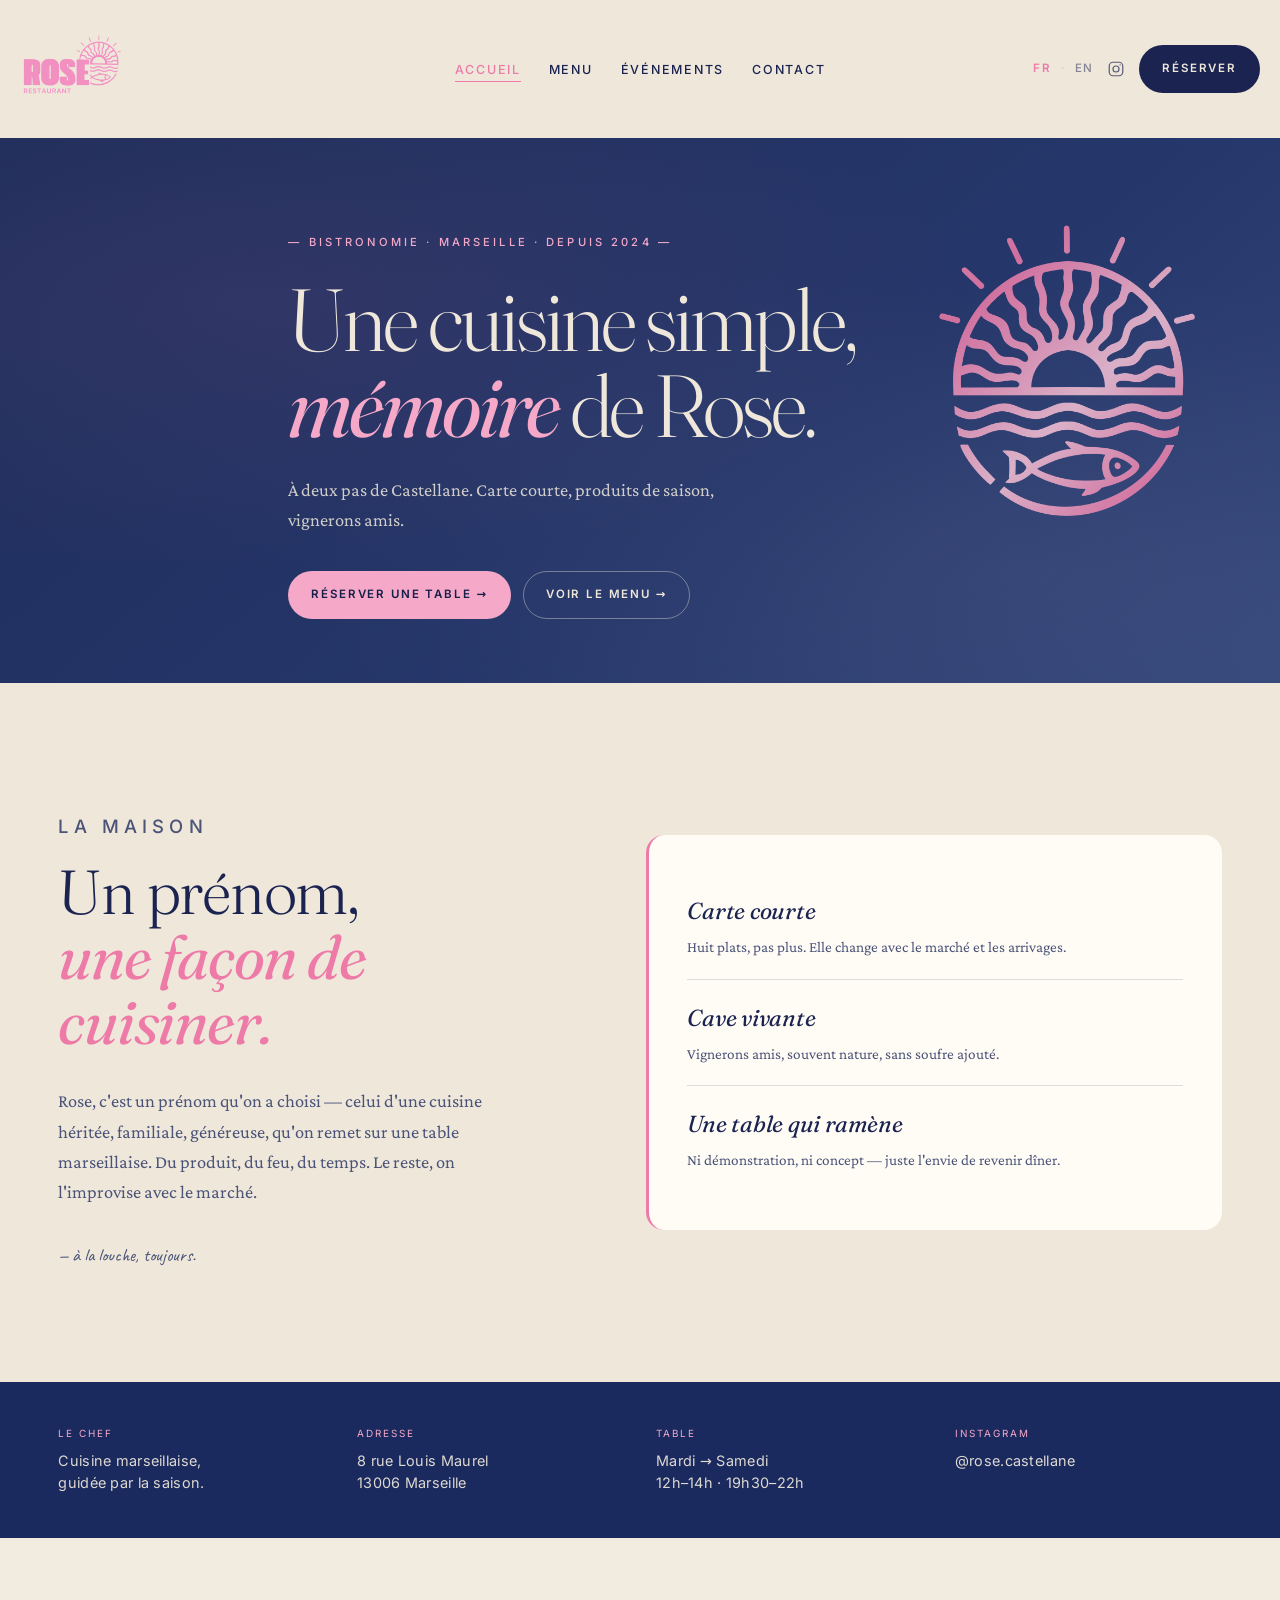
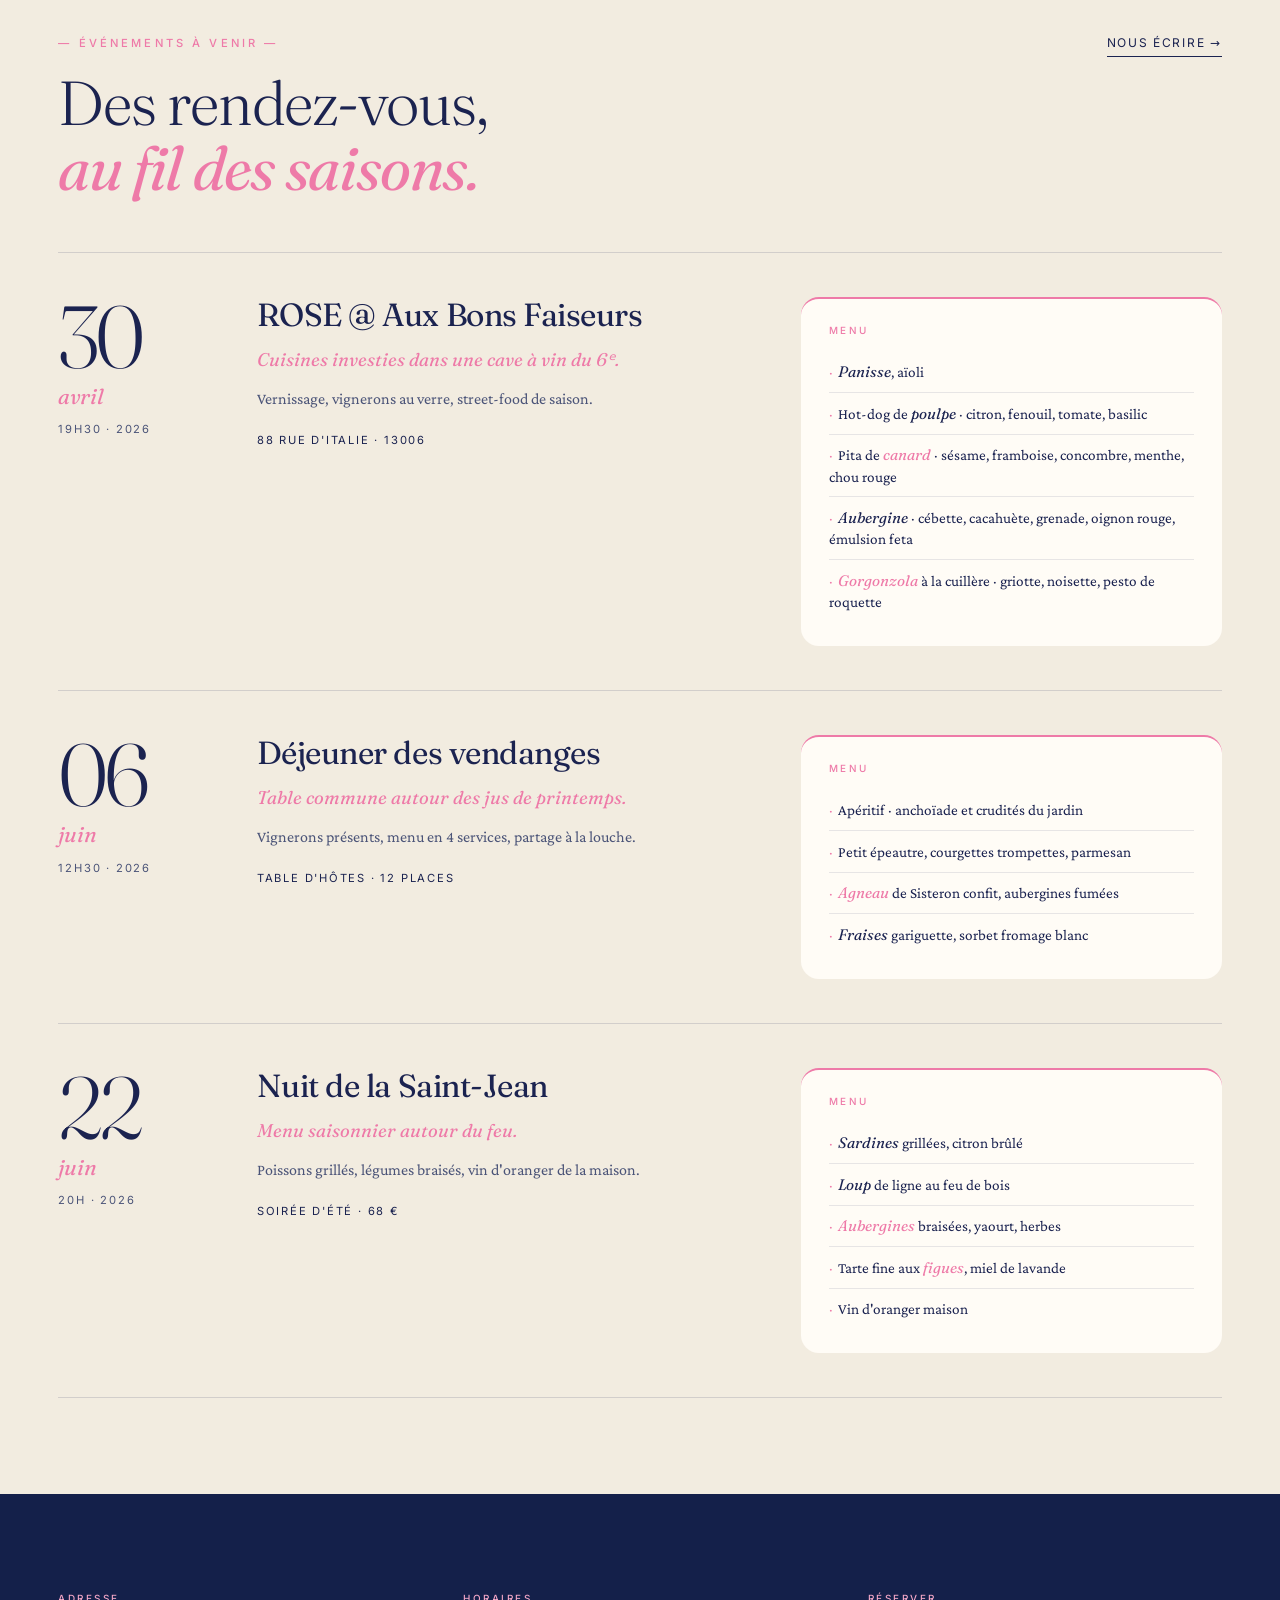
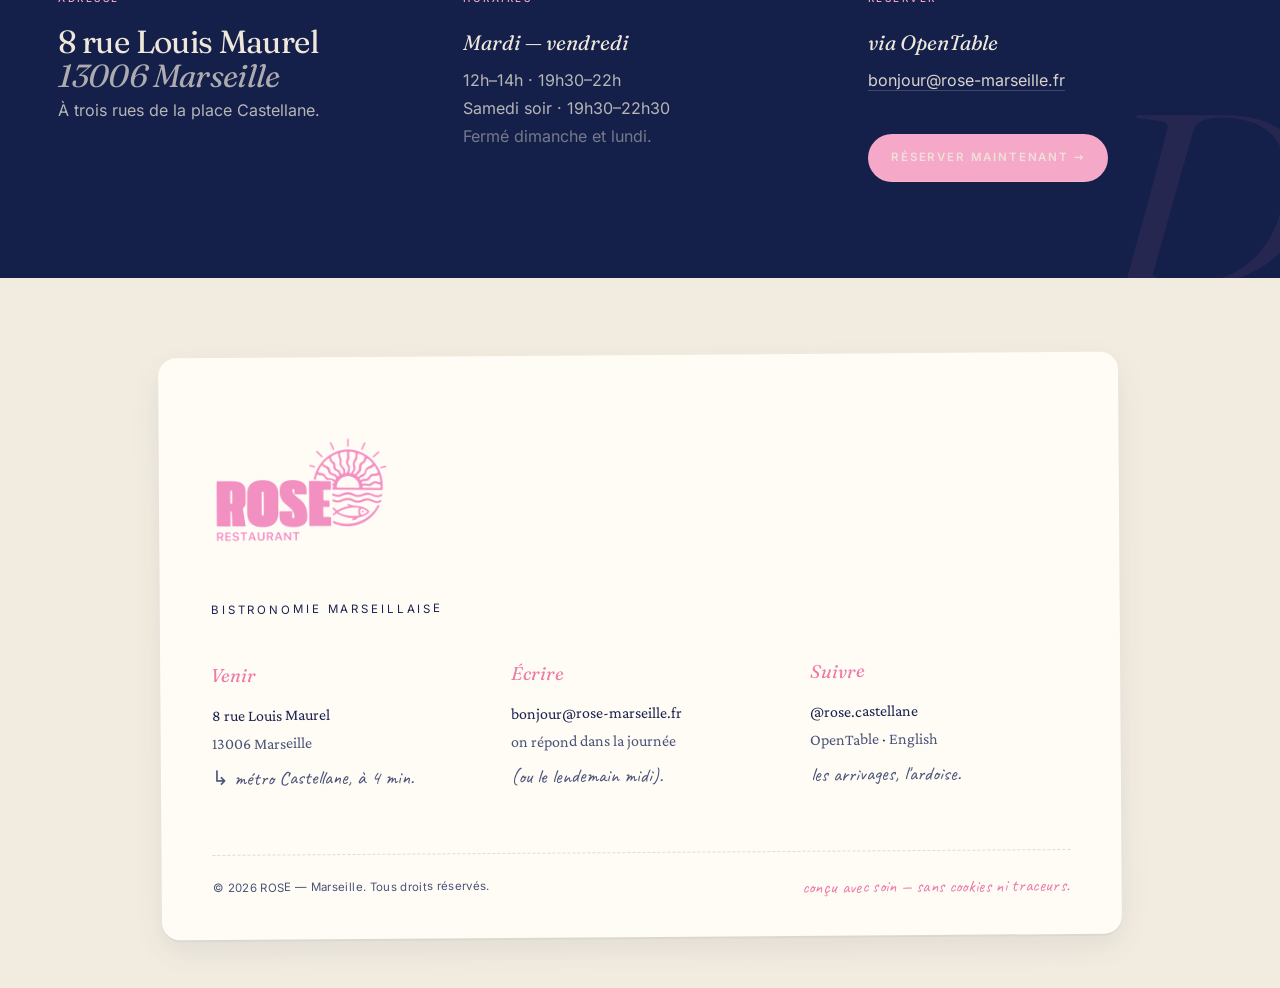
==== index.html @ fb36637d "feat(ux): retire les CTA événement + header mobile symétrique + responsive - Supprime les 12 boutons" ====
<!doctype html>
<html lang="fr">
<head>
<meta charset="utf-8">
<meta name="viewport" content="width=device-width, initial-scale=1">
<title>ROSE — Bistronomie marseillaise · 8 rue Louis Maurel, Marseille</title>
<meta name="description" content="ROSE, table bistronomique au cœur de Marseille. Une cuisine simple, de saison, à deux pas de Castellane. 8 rue Louis Maurel, 13006.">
<meta name="theme-color" content="#1B2A5E">

<link rel="canonical" href="https://rose-marseille.fr/">
<link rel="alternate" hreflang="fr" href="https://rose-marseille.fr/">
<link rel="alternate" hreflang="en" href="https://rose-marseille.fr/en/">
<link rel="alternate" hreflang="x-default" href="https://rose-marseille.fr/">

<meta property="og:type" content="restaurant">
<meta property="og:locale" content="fr_FR">
<meta property="og:title" content="ROSE — Bistronomie marseillaise">
<meta property="og:description" content="Une cuisine simple, mémoire de Rose. 8 rue Louis Maurel, 13006 Marseille.">
<meta property="og:url" content="https://rose-marseille.fr/">
<meta property="og:image" content="https://rose-marseille.fr/assets/img/logo-wordmark.png">
<meta name="twitter:card" content="summary_large_image">
<meta name="twitter:title" content="ROSE — Bistronomie marseillaise">
<meta name="twitter:description" content="Une cuisine simple, mémoire de Rose.">
<meta name="twitter:image" content="https://rose-marseille.fr/assets/img/logo-wordmark.png">

<link rel="icon" href="favicon.svg" type="image/svg+xml">
<link rel="manifest" href="site.webmanifest">

<link rel="preconnect" href="https://fonts.googleapis.com">
<link rel="preconnect" href="https://fonts.gstatic.com" crossorigin>
<link rel="stylesheet" href="https://fonts.googleapis.com/css2?family=Fraunces:ital,opsz,wght@0,9..144,300;0,9..144,400;0,9..144,500;1,9..144,300;1,9..144,400;1,9..144,500&family=Crimson+Pro:ital,wght@0,400;0,500;1,400;1,500&family=Caveat:wght@400;600&display=swap">
<link rel="preload" href="assets/fonts/Inter-Regular.woff2" as="font" type="font/woff2" crossorigin>
<link rel="stylesheet" href="assets/css/style.css">

<script type="application/ld+json">
{
  "@context": "https://schema.org",
  "@type": "Restaurant",
  "@id": "https://rose-marseille.fr/#restaurant",
  "name": "ROSE",
  "url": "https://rose-marseille.fr/",
  "image": "https://rose-marseille.fr/assets/img/logo-wordmark.png",
  "logo": "https://rose-marseille.fr/assets/img/logo-rose.png",
  "email": "bonjour@rose-marseille.fr",
  "priceRange": "€€",
  "servesCuisine": ["French", "Mediterranean", "Bistronomy"],
  "address": {
    "@type": "PostalAddress",
    "streetAddress": "8 rue Louis Maurel",
    "postalCode": "13006",
    "addressLocality": "Marseille",
    "addressCountry": "FR"
  },
  "geo": { "@type": "GeoCoordinates", "latitude": 43.2916, "longitude": 5.3855 },
  "openingHoursSpecification": [
    { "@type": "OpeningHoursSpecification", "dayOfWeek": ["Tuesday","Wednesday","Thursday","Friday"], "opens": "12:00", "closes": "14:00" },
    { "@type": "OpeningHoursSpecification", "dayOfWeek": ["Tuesday","Wednesday","Thursday","Friday"], "opens": "19:30", "closes": "22:00" },
    { "@type": "OpeningHoursSpecification", "dayOfWeek": "Saturday", "opens": "19:30", "closes": "22:30" }
  ],
  "acceptsReservations": "https://www.opentable.fr/r/rose-marseille",
  "sameAs": ["https://www.instagram.com/rose.castellane"]
}
</script>
<script type="application/ld+json">
{
  "@context": "https://schema.org",
  "@type": "WebSite",
  "name": "ROSE — Marseille",
  "url": "https://rose-marseille.fr/",
  "inLanguage": ["fr", "en"]
}
</script>
</head>
<body>

<a class="skip-link" href="#main">Aller au contenu</a>

<header class="site-header" role="banner">
  <div class="wrap header-inner">
    <a class="brand" href="/" aria-label="ROSE — accueil">
      <img class="brand-logo" src="assets/img/logo-wordmark.png" alt="ROSE — Marseille" width="auto" height="108">
    </a>
    <nav class="nav-primary" id="nav-primary" aria-label="Navigation principale">
      <ul>
        <li><a href="/" aria-current="page">Accueil</a></li>
        <li><a href="menu.html">Menu</a></li>
        <li><a href="evenements.html">Événements</a></li>
        <li><a href="contact.html">Contact</a></li>
      </ul>
    </nav>
    <div class="header-cta">
      <div class="lang-switch" aria-label="Langue">
        <a href="/" aria-current="true" hreflang="fr">FR</a><span>·</span>
        <a href="en/" hreflang="en">EN</a>
      </div>
      <a class="ig-link" href="https://www.instagram.com/rose.castellane" target="_blank" rel="noopener noreferrer" aria-label="Instagram"><svg viewBox="0 0 24 24" width="18" height="18" fill="none" stroke="currentColor" stroke-width="1.6" stroke-linecap="round" stroke-linejoin="round" aria-hidden="true"><rect x="3" y="3" width="18" height="18" rx="5"/><circle cx="12" cy="12" r="4"/><circle cx="17.5" cy="6.5" r="0.8" fill="currentColor" stroke="none"/></svg></a>
      <a class="btn btn--dark" data-opentable href="https://www.opentable.fr/r/rose-marseille">Réserver</a>
    </div>
  </div>
</header>

<main id="main">

  <!-- HERO navy + logo nacré -->
  <section class="hero">
    <div class="hero-mark" aria-hidden="true"></div>
    <div class="wrap hero-inner">
      <p class="eyebrow eyebrow-dash reveal">Bistronomie · Marseille · depuis 2024</p>
      <h1 class="reveal" data-delay="1">Une cuisine simple,<br><em>mémoire</em> de Rose.</h1>
      <p class="hero-lead reveal" data-delay="2">À deux pas de Castellane. Carte courte, produits de saison, vignerons amis.</p>
      <div class="hero-cta reveal" data-delay="3">
        <a class="btn btn--primary" data-opentable href="https://www.opentable.fr/r/rose-marseille">Réserver une table →</a>
        <a class="btn btn--ghost" href="menu.html">Voir le menu →</a>
      </div>
    </div>
  </section>

  <!-- SIGNATURE : La maison + 3 repères -->
  <section class="section">
    <div class="wrap">
      <div class="signature">
        <div class="signature-text reveal">
          <p class="eyebrow">La maison</p>
          <h2>Un prénom,<br><em>une façon de cuisiner.</em></h2>
          <p>Rose, c'est un prénom qu'on a choisi — celui d'une cuisine héritée, familiale, généreuse, qu'on remet sur une table marseillaise. Du produit, du feu, du temps. Le reste, on l'improvise avec le marché.</p>
          <p class="script">— à la louche, toujours.</p>
        </div>
        <div class="signature-card reveal" data-delay="1">
          <div class="item">
            <div class="item-title">Carte courte</div>
            <div class="item-desc">Huit plats, pas plus. Elle change avec le marché et les arrivages.</div>
          </div>
          <div class="item">
            <div class="item-title">Cave vivante</div>
            <div class="item-desc">Vignerons amis, souvent nature, sans soufre ajouté.</div>
          </div>
          <div class="item">
            <div class="item-title">Une table qui ramène</div>
            <div class="item-desc">Ni démonstration, ni concept — juste l'envie de revenir dîner.</div>
          </div>
        </div>
      </div>
    </div>
  </section>

  <!-- BANDEAU INFOS 4-col navy -->
  <section class="info-band">
    <div class="wrap">
      <div class="grid">
        <div>
          <div class="label">Le chef</div>
          <div class="value">Cuisine marseillaise,<br>guidée par la saison.</div>
        </div>
        <div>
          <div class="label">Adresse</div>
          <div class="value">8 rue Louis Maurel
13006 Marseille</div>
        </div>
        <div>
          <div class="label">Table</div>
          <div class="value">Mardi → Samedi
12h–14h · 19h30–22h</div>
        </div>
        <div>
          <div class="label">Instagram</div>
          <div class="value"><a href="https://www.instagram.com/rose.castellane" target="_blank" rel="noopener noreferrer">@rose.castellane</a></div>
        </div>
      </div>
    </div>
  </section>

  <!-- ÉVÉNEMENTS généreux -->
  <section class="section events">
    <div class="wrap">
      <div class="events-head reveal">
        <div>
          <p class="eyebrow eyebrow-dash">Événements à venir</p>
          <h2>Des rendez-vous,<br><em>au fil des saisons.</em></h2>
        </div>
        <a class="events-link" href="contact.html">Nous écrire →</a>
      </div>
      <ul class="events-list">
        <li class="event reveal" data-delay="1">
          <div class="event-date">
            <span class="day">30</span>
            <span class="month">avril</span>
            <span class="time">19h30 · 2026</span>
          </div>
          <div>
            <h3 class="event-title">ROSE @ Aux Bons Faiseurs</h3>
            <p class="event-sub">Cuisines investies dans une cave à vin du 6ᵉ.</p>
            <p class="event-desc">Vernissage, vignerons au verre, street-food de saison.</p>
            <p class="event-location">88 rue d'Italie · 13006</p>
          </div>
          <div class="event-menu-card">
            <span class="event-menu-label">Menu</span>
            <ul class="event-menu">
              <li><span class="accent-blue">Panisse</span>, aïoli</li>
              <li>Hot-dog de <span class="accent-blue">poulpe</span> · citron, fenouil, tomate, basilic</li>
              <li>Pita de <span class="accent-rose">canard</span> · sésame, framboise, concombre, menthe, chou rouge</li>
              <li><span class="accent-blue">Aubergine</span> · cébette, cacahuète, grenade, oignon rouge, émulsion feta</li>
              <li><span class="accent-rose">Gorgonzola</span> à la cuillère · griotte, noisette, pesto de roquette</li>
            </ul>
          </div>
        </li>
        <li class="event reveal" data-delay="2">
          <div class="event-date">
            <span class="day">06</span>
            <span class="month">juin</span>
            <span class="time">12h30 · 2026</span>
          </div>
          <div>
            <h3 class="event-title">Déjeuner des vendanges</h3>
            <p class="event-sub">Table commune autour des jus de printemps.</p>
            <p class="event-desc">Vignerons présents, menu en 4 services, partage à la louche.</p>
            <p class="event-location">Table d'hôtes · 12 places</p>
          </div>
          <div class="event-menu-card">
            <span class="event-menu-label">Menu</span>
            <ul class="event-menu">
              <li>Apéritif · anchoïade et crudités du jardin</li>
              <li>Petit épeautre, courgettes trompettes, parmesan</li>
              <li><span class="accent-rose">Agneau</span> de Sisteron confit, aubergines fumées</li>
              <li><span class="accent-blue">Fraises</span> gariguette, sorbet fromage blanc</li>
            </ul>
          </div>
        </li>
        <li class="event reveal" data-delay="3">
          <div class="event-date">
            <span class="day">22</span>
            <span class="month">juin</span>
            <span class="time">20h · 2026</span>
          </div>
          <div>
            <h3 class="event-title">Nuit de la Saint-Jean</h3>
            <p class="event-sub">Menu saisonnier autour du feu.</p>
            <p class="event-desc">Poissons grillés, légumes braisés, vin d'oranger de la maison.</p>
            <p class="event-location">Soirée d'été · 68 €</p>
          </div>
          <div class="event-menu-card">
            <span class="event-menu-label">Menu</span>
            <ul class="event-menu">
              <li><span class="accent-blue">Sardines</span> grillées, citron brûlé</li>
              <li><span class="accent-blue">Loup</span> de ligne au feu de bois</li>
              <li><span class="accent-rose">Aubergines</span> braisées, yaourt, herbes</li>
              <li>Tarte fine aux <span class="accent-rose">figues</span>, miel de lavande</li>
              <li>Vin d'oranger maison</li>
            </ul>
          </div>
        </li>
      </ul>
    </div>
  </section>

  <!-- PRATIQUE navy-deep + R fantôme -->
  <section class="section section--navy-deep">
    <div class="wrap">
      <div class="practical reveal">
        <div>
          <p class="eyebrow">Adresse</p>
          <h3>8 rue Louis Maurel<br><em>13006 Marseille</em></h3>
          <p>À trois rues de la place Castellane.</p>
        </div>
        <div>
          <p class="eyebrow">Horaires</p>
          <p class="italique">Mardi — vendredi</p>
          <p>12h–14h · 19h30–22h<br>Samedi soir · 19h30–22h30<br><span style="opacity:0.6">Fermé dimanche et lundi.</span></p>
        </div>
        <div>
          <p class="eyebrow">Réserver</p>
          <p class="italique">via OpenTable</p>
          <p><a href="mailto:bonjour@rose-marseille.fr">bonjour@rose-marseille.fr</a></p>
          <a class="btn btn--primary" data-opentable href="https://www.opentable.fr/r/rose-marseille" style="margin-top:1.5rem">Réserver maintenant →</a>
        </div>
      </div>
      <div class="ghost-letter" aria-hidden="true">R</div>
    </div>
  </section>

</main>

<!-- FOOTER papier rotaté -->
<footer class="site-footer" role="contentinfo">
  <div class="wrap">
    <div class="footer-card">
      <img class="footer-wordmark" src="assets/img/logo-wordmark.png" alt="ROSE">
      <p class="footer-tag">Bistronomie marseillaise</p>
      <div class="footer-grid">
        <div>
          <p class="col-title">Venir</p>
          8 rue Louis Maurel<br>
          <span class="col-muted">13006 Marseille</span>
          <p class="col-note">↳ métro Castellane, à 4 min.</p>
        </div>
        <div>
          <p class="col-title">Écrire</p>
          <a href="mailto:bonjour@rose-marseille.fr">bonjour@rose-marseille.fr</a><br>
          <span class="col-muted">on répond dans la journée</span>
          <p class="col-note">(ou le lendemain midi).</p>
        </div>
        <div>
          <p class="col-title">Suivre</p>
          <a href="https://www.instagram.com/rose.castellane" target="_blank" rel="noopener noreferrer">@rose.castellane</a><br>
          <a data-opentable href="https://www.opentable.fr/r/rose-marseille" class="col-muted">OpenTable</a> · <a href="en/" class="col-muted">English</a>
          <p class="col-note">les arrivages, l'ardoise.</p>
        </div>
      </div>
      <div class="footer-sign">
        <span>© <span data-year>2026</span> ROSE — Marseille. Tous droits réservés.</span>
        <span class="script">conçu avec soin — sans cookies ni traceurs.</span>
      </div>
    </div>
  </div>
</footer>

<button class="back-top" type="button" aria-label="Retour en haut">
  <svg width="16" height="16" viewBox="0 0 24 24" fill="none" stroke="currentColor" stroke-width="2" stroke-linecap="round" stroke-linejoin="round" aria-hidden="true"><path d="M12 19V5M5 12l7-7 7 7"/></svg>
</button>

<script src="assets/js/main.js" defer></script>
</body>
</html>
---- assets/css/style.css ----
/* ---------------------------------------------------------
   ROSE — Marseille · Design system v2
   DA : bleu marine + rose poudré + crème
   Typo : Fraunces (serif display) · Inter (UI) · Crimson Pro (corps) · Caveat (manuscrit)
   --------------------------------------------------------- */

/* ---------- Fonts
   Fraunces + Crimson Pro + Caveat via Google Fonts (link dans <head>).
   Inter est self-hosted (hérité) pour UI/nav/boutons. */
@font-face { font-family:"Inter"; src:url("../fonts/Inter-Regular.woff2")  format("woff2"); font-weight:400; font-style:normal; font-display:swap; }
@font-face { font-family:"Inter"; src:url("../fonts/Inter-Medium.woff2")   format("woff2"); font-weight:500; font-style:normal; font-display:swap; }
@font-face { font-family:"Inter"; src:url("../fonts/Inter-SemiBold.woff2") format("woff2"); font-weight:600; font-style:normal; font-display:swap; }

/* ---------- Tokens */
:root {
  /* Couleurs — DA exacte */
  --c-navy:       #1B2A5E;   /* hero, bandeaux infos */
  --c-navy-deep:  #14204A;   /* practical, gradient sombre */
  --c-navy-soft:  #2A3C7A;
  --c-ink:        #1B2350;   /* texte principal */
  --c-ink-soft:   #4B5478;   /* texte secondaire */

  --c-pink:       #F5A8C8;   /* rose poudré, accents, italiques hero */
  --c-pink-deep:  #EE7AA8;   /* rose saturé, hover, accents intérieurs */
  --c-pink-soft:  #F8C5D7;

  --c-cream:      #EEE7DA;   /* fond page */
  --c-cream-deep: #E6DECB;
  --c-paper:      #F2ECE0;   /* fond footer, bandeau évenements */
  --c-white:      #FFFCF6;   /* cartes, "papier" */

  --c-rule:       rgba(27,35,80,0.15);
  --c-rule-hair:  rgba(27,35,80,0.10);

  /* Alias pour code hérité (compatibilité — toutes les pages anciennes) */
  --c-blue-ink:  var(--c-navy);
  --c-blue:      var(--c-ink);
  --c-blue-2:    var(--c-navy-soft);
  --c-blue-dark: var(--c-navy-deep);
  --c-rose:      var(--c-pink);
  --c-rose-soft: var(--c-pink-soft);
  --c-rose-deep: var(--c-pink-deep);
  --c-ivory:     var(--c-cream);
  --c-ivory-2:   var(--c-white);
  --c-sand:      var(--c-paper);
  --c-graphite:  var(--c-ink);
  --c-graphite-2:var(--c-ink-soft);
  --c-line:      var(--c-rule);
  --c-line-2:    var(--c-rule-hair);
  --c-muted:     var(--c-ink-soft);

  /* Typo */
  --ff-display: "Fraunces", Georgia, "Times New Roman", serif;
  --ff-sans:    "Inter", system-ui, -apple-system, "Segoe UI", Roboto, Helvetica, Arial, sans-serif;
  --ff-serif:   "Crimson Pro", Georgia, "Times New Roman", serif;
  --ff-script:  "Caveat", "Brush Script MT", cursive;

  /* Échelle fluide */
  --fs-xs:   clamp(0.72rem, 0.70rem + 0.1vw, 0.78rem);
  --fs-sm:   clamp(0.85rem, 0.83rem + 0.1vw, 0.92rem);
  --fs-base: clamp(1rem,    0.97rem + 0.15vw, 1.08rem);
  --fs-md:   clamp(1.1rem,  1.05rem + 0.3vw, 1.25rem);
  --fs-lg:   clamp(1.5rem,  1.3rem + 0.85vw, 2rem);
  --fs-xl:   clamp(2.4rem,  1.8rem + 2.6vw, 4rem);
  --fs-2xl:  clamp(3rem,    2rem + 4.5vw, 5.5rem);

  /* Espacement */
  --s-1: 0.5rem;  --s-2: 0.75rem; --s-3: 1rem;   --s-4: 1.5rem;
  --s-5: 2.25rem; --s-6: 3.5rem;  --s-7: 5.5rem; --s-8: 8rem;

  /* Layout */
  --wrap: 1240px;
  --radius-xs: 8px;
  --radius: 12px;
  --radius-lg: 18px;
  --radius-pill: 999px;

  /* Ombres */
  --shadow-card: 0 2px 0 rgba(27,35,80,0.04), 0 12px 30px rgba(27,35,80,0.08);
  --shadow-soft: 0 1px 2px rgba(27,35,80,0.04), 0 6px 18px rgba(27,35,80,0.06);

  /* Motion */
  --ease: cubic-bezier(0.2, 0.65, 0.2, 1);
  --ease-out: cubic-bezier(0.16, 1, 0.3, 1);
  --dur-fast: 200ms;
  --dur: 380ms;
  --dur-slow: 780ms;

  --hdr-h: 150px;
}

/* ---------- Reset léger */
*, *::before, *::after { box-sizing: border-box; }
html { -webkit-text-size-adjust: 100%; }
body {
  margin: 0;
  background: var(--c-cream);
  color: var(--c-ink);
  font-family: var(--ff-serif);
  font-size: var(--fs-base);
  line-height: 1.55;
  -webkit-font-smoothing: antialiased;
  -moz-osx-font-smoothing: grayscale;
  text-rendering: optimizeLegibility;
  font-feature-settings: "ss01", "cv11";
}
img { max-width: 100%; height: auto; display: block; }
a { color: inherit; text-decoration: none; transition: color var(--dur-fast) var(--ease), opacity var(--dur-fast) var(--ease); }
a:hover { color: var(--c-pink-deep); }
button { font: inherit; color: inherit; }

::selection { background: var(--c-pink); color: var(--c-navy-deep); }

.wrap { max-width: var(--wrap); margin: 0 auto; padding: 0 clamp(1.25rem, 3vw, 3.5rem); }
.sr-only { position: absolute; width: 1px; height: 1px; padding: 0; margin: -1px; overflow: hidden; clip: rect(0,0,0,0); white-space: nowrap; border: 0; }

.skip-link {
  position: absolute; top: -48px; left: 12px; z-index: 100;
  padding: 10px 16px; background: var(--c-ink); color: var(--c-cream);
  font-family: var(--ff-sans); font-size: 0.85rem;
  border-radius: var(--radius);
  transition: top var(--dur-fast) var(--ease);
}
.skip-link:focus { top: 12px; }

/* ---------- Typographie display */
h1, h2, h3, h4 {
  font-family: var(--ff-display);
  font-weight: 300;
  color: var(--c-ink);
  letter-spacing: -0.02em;
  line-height: 1.05;
  margin: 0;
}
h1 { font-size: var(--fs-2xl); letter-spacing: -0.035em; }
h2 { font-size: var(--fs-xl); }
h3 { font-size: var(--fs-lg); }
h4 { font-size: var(--fs-md); font-weight: 400; }
em { font-family: var(--ff-display); font-style: italic; font-weight: 400; color: var(--c-pink-deep); }

p { margin: 0 0 1rem; }

.eyebrow {
  font-family: var(--ff-sans);
  font-size: 0.7rem;
  font-weight: 500;
  letter-spacing: 0.28em;
  text-transform: uppercase;
  color: var(--c-pink-deep);
  margin: 0 0 1.1rem;
}
.eyebrow-dash::before { content: "— "; }
.eyebrow-dash::after  { content: " —"; }

.script {
  font-family: var(--ff-script);
  font-size: 1.6rem;
  line-height: 1.2;
  color: var(--c-pink-deep);
}

/* Accents texte colorés sur mots-produits */
.accent-blue { color: var(--c-ink); font-style: italic; font-family: var(--ff-display); font-weight: 400; }
.accent-rose { color: var(--c-pink-deep); font-style: italic; font-family: var(--ff-display); font-weight: 400; }

/* ---------- Header */
.site-header {
  position: sticky; top: 0; z-index: 50;
  background: var(--c-cream);
  transition: box-shadow var(--dur) var(--ease), background var(--dur) var(--ease);
}
.site-header.is-scrolled {
  background: rgba(238,231,218,0.92);
  backdrop-filter: saturate(140%) blur(10px);
  -webkit-backdrop-filter: saturate(140%) blur(10px);
  box-shadow: 0 1px 0 var(--c-rule-hair);
}
.header-inner {
  display: grid;
  grid-template-columns: 1fr auto 1fr;
  align-items: center;
  gap: 24px;
  padding: 18px 0;
}
.brand { display: inline-flex; align-items: center; }
.brand-logo { height: clamp(72px, 8vw, 108px); width: auto; }

.nav-primary { display: flex; align-items: center; justify-content: center; gap: 28px; }
.nav-primary ul {
  display: flex; list-style: none; gap: 28px; margin: 0; padding: 0;
  font-family: var(--ff-sans);
  font-size: 0.78rem;
  letter-spacing: 0.14em;
  text-transform: uppercase;
  font-weight: 500;
}
.nav-primary ul a { color: var(--c-ink); padding-bottom: 4px; }
.nav-primary ul a:hover { color: var(--c-pink-deep); }
.nav-primary ul a[aria-current="page"] { color: var(--c-pink-deep); border-bottom: 1px solid var(--c-pink-deep); }

.lang-switch {
  display: flex; align-items: center; gap: 10px;
  font-family: var(--ff-sans); font-size: 0.72rem; font-weight: 500;
  letter-spacing: 0.1em;
}
.lang-switch a { color: var(--c-ink); opacity: 0.5; }
.lang-switch a[aria-current="true"] { color: var(--c-pink-deep); opacity: 1; font-weight: 600; }
.lang-switch span { color: var(--c-rule); }
.lang-switch .ig-link { display: inline-flex; align-items: center; opacity: 0.75; }
.lang-switch .ig-link:hover { opacity: 1; color: var(--c-pink-deep); }

.header-cta { display: flex; justify-content: flex-end; align-items: center; gap: 14px; }
.header-cta .ig-link { color: var(--c-ink); opacity: 0.7; display: inline-flex; }
.header-cta .ig-link:hover { color: var(--c-pink-deep); opacity: 1; }

/* ---------- Boutons */
.btn {
  display: inline-flex; align-items: center; justify-content: center; gap: 0.5em;
  padding: 14px 22px;
  font-family: var(--ff-sans);
  font-size: 0.72rem;
  font-weight: 600;
  letter-spacing: 0.16em;
  text-transform: uppercase;
  border-radius: var(--radius-pill);
  cursor: pointer;
  border: 1px solid transparent;
  transition: transform var(--dur-fast) var(--ease), background var(--dur-fast) var(--ease),
              color var(--dur-fast) var(--ease), border-color var(--dur-fast) var(--ease),
              box-shadow var(--dur-fast) var(--ease);
  white-space: nowrap;
}
.btn--primary {
  background: var(--c-pink);
  color: var(--c-navy-deep);
}
.btn--primary:hover { background: var(--c-pink-deep); color: var(--c-navy-deep); transform: translateY(-1px); }
.btn--dark {
  background: var(--c-ink);
  color: var(--c-cream);
}
.btn--dark:hover { background: var(--c-navy); color: var(--c-cream); transform: translateY(-1px); }
.btn--ghost {
  background: transparent;
  color: var(--c-ink);
  border: 1px solid var(--c-rule);
}
.btn--ghost:hover { border-color: var(--c-pink-deep); color: var(--c-pink-deep); }
.btn--ghost-dark {
  background: transparent;
  color: var(--c-cream);
  border: 1px solid rgba(238,231,218,0.35);
}
.btn--ghost-dark:hover { border-color: var(--c-pink); color: var(--c-pink); }

/* ---------- HERO navy */
.hero {
  position: relative;
  color: var(--c-cream);
  padding: clamp(4rem, 8vw, 6rem) 0 clamp(3rem, 6vw, 4rem);
  overflow: hidden;
  background:
    radial-gradient(ellipse at 20% 30%, rgba(238,122,168,0.08) 0%, transparent 50%),
    radial-gradient(ellipse at 80% 80%, rgba(238,231,218,0.06) 0%, transparent 50%),
    linear-gradient(140deg, #1E2D5A 0%, #25366A 60%, #33457A 100%);
}
.hero-inner { position: relative; max-width: 780px; }
.hero .eyebrow { color: var(--c-pink); margin-bottom: 1.5rem; }
.hero h1 {
  color: var(--c-cream);
  font-size: clamp(3rem, 7vw, 5.5rem);
  line-height: 0.98;
  font-weight: 300;
  letter-spacing: -0.035em;
}
.hero h1 em {
  color: var(--c-pink);
  font-weight: 400;
}
.hero-lead {
  max-width: 460px;
  margin-top: 1.75rem;
  font-size: clamp(1.05rem, 1.5vw, 1.15rem);
  line-height: 1.6;
  color: rgba(238,231,218,0.85);
}
.hero-cta { display: flex; flex-wrap: wrap; gap: 12px; margin-top: 2.25rem; }
.hero-cta .btn--ghost { color: var(--c-cream); border-color: rgba(238,231,218,0.4); }
.hero-cta .btn--ghost:hover { color: var(--c-pink); border-color: var(--c-pink); }

/* Hero mark : logo rose nacré en filigrane */
.hero-mark {
  position: absolute;
  right: clamp(-60px, 1vw, 56px);
  top: 50%;
  transform: translateY(-58%);
  width: clamp(240px, 32vw, 420px);
  aspect-ratio: 1 / 1;
  pointer-events: none;
  background: linear-gradient(135deg, #F5A8C8 0%, #EE7AA8 30%, #F8C5D7 55%, #EE7AA8 75%, #F5A8C8 100%);
  -webkit-mask: url("../img/logo-rose.png") center / contain no-repeat;
          mask: url("../img/logo-rose.png") center / contain no-repeat;
  filter: drop-shadow(0 0 40px rgba(245,168,200,0.3));
  opacity: 0.85;
  z-index: 0;
}
.hero-inner > * { position: relative; z-index: 1; }

.hero--short {
  padding: clamp(3rem, 6vw, 5rem) 0 clamp(2.5rem, 5vw, 3.5rem);
}
.hero--short h1 { font-size: clamp(2.4rem, 5.5vw, 4.2rem); }
.hero--short .hero-mark { opacity: 0.5; width: clamp(200px, 26vw, 340px); }

.crumbs {
  font-family: var(--ff-sans);
  font-size: 0.72rem;
  letter-spacing: 0.14em;
  text-transform: uppercase;
  color: rgba(238,231,218,0.65);
  margin-bottom: 1.5rem;
}
.crumbs a { color: inherit; opacity: 0.85; }
.crumbs a:hover { color: var(--c-pink); opacity: 1; }
.crumbs [aria-current="page"] { color: var(--c-pink); }

/* ---------- Sections génériques */
.section {
  padding: clamp(4rem, 8vw, 6rem) 0;
}
.section--tight { padding: clamp(3rem, 5vw, 4rem) 0; }
.section--paper { background: var(--c-paper); }
.section--sand  { background: var(--c-paper); }  /* alias */
.section--cream { background: var(--c-cream); }
.section--navy  { background: var(--c-navy); color: var(--c-cream); }
.section--navy-deep {
  background: var(--c-navy-deep); color: var(--c-cream);
  position: relative; overflow: hidden;
}
.section--navy h2, .section--navy h3,
.section--navy-deep h2, .section--navy-deep h3 { color: var(--c-cream); }
.section--navy .eyebrow,
.section--navy-deep .eyebrow { color: var(--c-pink); }
.section--blue { /* legacy alias */
  background: var(--c-navy-deep); color: var(--c-cream);
  position: relative; overflow: hidden;
}
.section--blue h2, .section--blue h3 { color: var(--c-cream); }
.section--blue .eyebrow { color: var(--c-pink); }

.section-head {
  display: flex; flex-wrap: wrap; gap: 2rem;
  justify-content: space-between; align-items: baseline;
  margin-bottom: clamp(2rem, 4vw, 3.5rem);
}

/* ---------- Signature (2-col : La maison / 3 repères) */
.signature {
  display: grid;
  grid-template-columns: 1fr 1.1fr;
  gap: clamp(2rem, 5vw, 4.5rem);
  align-items: center;
}
.signature-text p {
  font-size: 1.15rem;
  line-height: 1.65;
  color: var(--c-ink-soft);
  margin-top: 2rem;
  max-width: 480px;
}
.signature-text h2 em { color: var(--c-pink-deep); }
.signature-card {
  background: var(--c-white);
  padding: clamp(2rem, 3vw, 3rem) clamp(2rem, 3vw, 3.25rem);
  border-radius: var(--radius-lg);
  border-left: 3px solid var(--c-pink-deep);
}
.signature-card .item {
  padding: 1.25rem 0;
  border-bottom: 1px solid var(--c-rule);
}
.signature-card .item:last-child { border-bottom: none; }
.signature-card .item-title {
  font-family: var(--ff-display); font-style: italic; font-weight: 400;
  font-size: 1.45rem; color: var(--c-ink); margin-bottom: 6px;
  letter-spacing: -0.01em;
}
.signature-card .item-desc { font-size: 0.95rem; color: var(--c-ink-soft); line-height: 1.55; }

/* ---------- Info band 4-col navy */
.info-band {
  background: var(--c-navy);
  color: rgba(238,231,218,0.92);
  padding: 2.75rem 0;
}
.info-band .grid {
  display: grid; grid-template-columns: repeat(4, 1fr); gap: 2rem;
  font-family: var(--ff-sans);
  font-size: 0.9rem;
  line-height: 1.55;
  letter-spacing: 0.02em;
}
.info-band .label {
  color: var(--c-pink);
  font-size: 0.62rem; letter-spacing: 0.2em; text-transform: uppercase;
  margin-bottom: 0.5rem;
}
.info-band .value { white-space: pre-line; }
.info-band a { color: inherit; border-bottom: 1px solid transparent; }
.info-band a:hover { color: var(--c-pink); }

/* ---------- Events : liste généreuse, 3-col (date / titre / menu) */
.events {
  background: var(--c-paper);
}
.events-head {
  display: flex; flex-wrap: wrap; gap: 2rem;
  justify-content: space-between; align-items: baseline;
  margin-bottom: clamp(2rem, 4vw, 3.5rem);
}
.events-head h2 em { color: var(--c-pink-deep); }
.events-link {
  font-family: var(--ff-sans);
  font-size: 0.75rem;
  letter-spacing: 0.14em;
  text-transform: uppercase;
  color: var(--c-ink);
  border-bottom: 1px solid var(--c-ink);
  padding-bottom: 3px;
}
.events-link:hover { color: var(--c-pink-deep); border-color: var(--c-pink-deep); }

.events-list { list-style: none; margin: 0; padding: 0; }
.event {
  display: grid;
  grid-template-columns: 160px 1.2fr 1fr;
  gap: clamp(1.5rem, 3vw, 3rem);
  padding: clamp(2rem, 3.5vw, 2.75rem) 0;
  border-top: 1px solid var(--c-rule);
  align-items: start;
}
.event:last-child { border-bottom: 1px solid var(--c-rule); }
.event-date {
  font-family: var(--ff-display);
  font-size: 0;
  margin: 0;
}
.event-date .day {
  display: block;
  font-family: var(--ff-display);
  font-weight: 300;
  font-size: clamp(4rem, 7vw, 5.5rem);
  line-height: 0.9;
  letter-spacing: -0.05em;
  color: var(--c-ink);
}
.event-date .month {
  display: block;
  font-family: var(--ff-display);
  font-style: italic;
  font-weight: 400;
  font-size: 1.35rem;
  color: var(--c-pink-deep);
  margin-top: 4px;
}
.event-date .time {
  display: block;
  font-family: var(--ff-sans);
  font-size: 0.7rem; letter-spacing: 0.16em; text-transform: uppercase;
  color: var(--c-ink-soft);
  margin-top: 0.5rem;
}
.event-title {
  font-family: var(--ff-display);
  font-weight: 400;
  font-size: clamp(1.5rem, 2.5vw, 2.1rem);
  line-height: 1.15;
  letter-spacing: -0.015em;
  color: var(--c-ink);
  margin: 0 0 0.75rem;
}
.event-sub {
  font-family: var(--ff-display);
  font-style: italic;
  font-size: 1.15rem;
  color: var(--c-pink-deep);
  margin: 0 0 0.75rem;
}
.event-desc {
  margin: 0;
  font-size: 1rem;
  line-height: 1.6;
  color: var(--c-ink-soft);
  max-width: 420px;
}
.event-location {
  margin-top: 1.25rem;
  font-family: var(--ff-sans);
  font-size: 0.7rem; letter-spacing: 0.16em; text-transform: uppercase;
  color: var(--c-ink);
}
.event-tag { /* legacy alias pour compat */
  display: inline-block;
  margin-top: 0.75rem;
  font-family: var(--ff-sans);
  font-size: 0.7rem; letter-spacing: 0.16em; text-transform: uppercase;
  color: var(--c-ink);
}
.event-cta {
  display: inline-flex; margin-top: 1.5rem;
}
.event-menu-card {
  background: var(--c-white);
  padding: 1.5rem 1.75rem;
  border-top: 2px solid var(--c-pink-deep);
  border-radius: var(--radius-lg);
}
.event-menu-label {
  display: block;
  font-family: var(--ff-sans);
  font-size: 0.62rem; font-weight: 500;
  letter-spacing: 0.26em; text-transform: uppercase;
  color: var(--c-pink-deep);
  margin-bottom: 0.85rem;
}
.event-menu {
  list-style: none; margin: 0; padding: 0;
}
.event-menu li {
  padding: 0.6rem 0;
  border-bottom: 1px solid var(--c-rule-hair);
  font-family: var(--ff-serif);
  font-size: 0.95rem;
  line-height: 1.4;
  color: var(--c-ink);
}
.event-menu li:last-child { border-bottom: none; }
.event-menu li::before {
  content: "· ";
  color: var(--c-pink-deep);
  margin-right: 2px;
}

/* ---------- Practical (3-col navy deep + R fantôme) */
.practical {
  display: grid; grid-template-columns: repeat(3, 1fr); gap: clamp(2rem, 4vw, 3.5rem);
  position: relative;
  z-index: 1;
}
.practical > div { position: relative; }
.practical .label,
.practical .eyebrow { color: var(--c-pink); font-size: 0.62rem; letter-spacing: 0.25em; text-transform: uppercase; margin-bottom: 1.1rem; }
.practical h3 { font-family: var(--ff-display); font-weight: 400; font-size: clamp(1.5rem, 2.5vw, 2.25rem); color: var(--c-cream); margin: 0 0 0.25rem; }
.practical h3 em, .practical .muted-ital {
  font-family: var(--ff-display); font-style: italic; color: rgba(238,231,218,0.7);
}
.practical p { font-size: 1rem; color: rgba(238,231,218,0.75); line-height: 1.75; font-family: var(--ff-sans); }
.practical a { color: rgba(238,231,218,0.9); border-bottom: 1px solid rgba(238,231,218,0.2); }
.practical a:hover { color: var(--c-pink); border-color: var(--c-pink); }
.practical .italique { font-family: var(--ff-display); font-style: italic; font-size: 1.3rem; color: var(--c-cream); margin: 0 0 0.3rem; }

.ghost-letter {
  position: absolute; right: -20px; bottom: -140px;
  font-family: var(--ff-display); font-style: italic; font-weight: 300;
  font-size: clamp(14rem, 32vw, 26rem); line-height: 0.8;
  color: var(--c-pink-deep);
  opacity: 0.08;
  pointer-events: none;
  z-index: 0;
}

/* Style hérité .practical sur fond clair (menu/events/contact pages) */
.section--tight .practical {
  color: var(--c-ink);
}
.section--tight .practical h3 { color: var(--c-ink); }
.section--tight .practical p { color: var(--c-ink-soft); }
.section--tight .practical a { color: var(--c-pink-deep); border-bottom: 1px dotted var(--c-pink-deep); }
.section--tight .practical a:hover { color: var(--c-pink); }

/* ---------- Menu page (carte) */
.menu-grid {
  display: grid; gap: clamp(2.5rem, 4vw, 3.5rem);
  max-width: 820px;
}
.menu-section h2 {
  font-family: var(--ff-display); font-weight: 400; font-style: italic;
  font-size: clamp(1.8rem, 3vw, 2.5rem);
  color: var(--c-pink-deep);
  margin-bottom: 1.5rem;
  border-bottom: 1px solid var(--c-rule);
  padding-bottom: 0.75rem;
}
.menu-list { list-style: none; margin: 0; padding: 0; }
.menu-item {
  padding: 1rem 0;
  border-bottom: 1px dashed var(--c-rule-hair);
}
.menu-item:last-child { border-bottom: none; }
.menu-item-head {
  display: flex; align-items: baseline; gap: 0.75rem;
}
.menu-item-name {
  font-family: var(--ff-display); font-weight: 400; font-size: 1.3rem;
  color: var(--c-ink); line-height: 1.2; letter-spacing: -0.01em;
}
.menu-item-desc {
  margin: 0.35rem 0 0;
  font-family: var(--ff-serif); font-size: 0.98rem;
  color: var(--c-ink-soft); line-height: 1.5;
  font-style: italic;
}
.menu-item-dots {
  flex: 1 1 auto;
  align-self: center;
  border-bottom: 1px dotted var(--c-rule);
  min-width: 20px;
  transform: translateY(-2px);
}
.menu-item-price {
  font-family: var(--ff-display); font-size: 1.15rem; color: var(--c-pink-deep);
  font-weight: 500;
  white-space: nowrap;
}
.menu-note {
  margin-top: clamp(2rem, 4vw, 3rem);
  padding: 1.5rem 2rem;
  background: var(--c-white);
  border-radius: var(--radius-lg);
  font-family: var(--ff-serif);
  font-size: 1rem;
  color: var(--c-ink-soft);
  font-style: italic;
}

/* ---------- Contact page */
.contact-grid {
  display: grid;
  grid-template-columns: 1.2fr 1fr;
  gap: clamp(2rem, 5vw, 4.5rem);
  align-items: start;
}
.contact-form {
  background: var(--c-white);
  padding: clamp(2rem, 4vw, 3rem);
  border-radius: var(--radius-lg);
}
.contact-form .field { margin-bottom: 1.25rem; }
.contact-form label {
  display: block;
  font-family: var(--ff-sans); font-size: 0.72rem;
  letter-spacing: 0.14em; text-transform: uppercase;
  color: var(--c-ink-soft); margin-bottom: 0.4rem;
}
.contact-form input,
.contact-form select,
.contact-form textarea {
  width: 100%;
  padding: 0.85rem 1rem;
  font: inherit;
  font-family: var(--ff-serif);
  font-size: 1rem;
  color: var(--c-ink);
  background: var(--c-cream);
  border: 1px solid var(--c-rule);
  border-radius: var(--radius);
  transition: border-color var(--dur-fast) var(--ease), background var(--dur-fast) var(--ease);
}
.contact-form input:focus,
.contact-form select:focus,
.contact-form textarea:focus {
  outline: none;
  border-color: var(--c-pink-deep);
  background: var(--c-white);
}
.contact-form textarea { min-height: 140px; resize: vertical; }
.contact-form .consent {
  display: flex; align-items: flex-start; gap: 10px;
  font-family: var(--ff-serif); font-size: 0.9rem; color: var(--c-ink-soft);
}
.contact-form .consent input { width: auto; margin-top: 0.25rem; }
.contact-form .actions { display: flex; align-items: center; gap: 1rem; margin-top: 1.5rem; }
.contact-form .form-status { margin-top: 1rem; font-family: var(--ff-sans); font-size: 0.9rem; color: var(--c-pink-deep); }

.contact-aside {
  background: var(--c-white);
  padding: clamp(1.75rem, 3vw, 2.5rem);
  border-radius: var(--radius-lg);
}
.contact-aside h3 {
  font-family: var(--ff-display); font-style: italic; font-weight: 400;
  font-size: 1.3rem; color: var(--c-pink-deep); margin: 0 0 0.5rem;
}
.contact-aside h3:not(:first-child) { margin-top: 1.75rem; }
.contact-aside p { font-size: 1rem; color: var(--c-ink); line-height: 1.6; }
.contact-aside .map {
  margin-top: 1.5rem; overflow: hidden; border-radius: var(--radius);
  aspect-ratio: 4 / 3;
}
.contact-aside .map iframe { width: 100%; height: 100%; border: 0; display: block; }

/* ---------- Newsletter */
.newsletter {
  max-width: 720px;
  text-align: center;
  margin: 0 auto;
}
.newsletter h2 { color: var(--c-cream); }
.newsletter p { color: rgba(238,231,218,0.85); max-width: 540px; margin-left: auto; margin-right: auto; }
.newsletter-form {
  display: flex; gap: 10px; margin-top: 1.75rem;
  max-width: 480px; margin-left: auto; margin-right: auto;
  flex-wrap: wrap; justify-content: center;
}
.newsletter-form input {
  flex: 1 1 220px;
  padding: 0.85rem 1rem;
  font-family: var(--ff-serif); font-size: 1rem;
  background: rgba(238,231,218,0.08);
  border: 1px solid rgba(238,231,218,0.25);
  color: var(--c-cream);
  border-radius: var(--radius-pill);
}
.newsletter-form input::placeholder { color: rgba(238,231,218,0.5); }
.newsletter-form input:focus { outline: none; border-color: var(--c-pink); background: rgba(238,231,218,0.12); }
.newsletter-msg { margin-top: 1rem; font-family: var(--ff-sans); font-size: 0.9rem; color: var(--c-pink); }

/* ---------- Footer : papier légèrement rotaté */
.site-footer {
  background: var(--c-paper);
  padding: clamp(3rem, 6vw, 5rem) 0 clamp(2rem, 4vw, 3.5rem);
}
.footer-card {
  background: var(--c-white);
  padding: clamp(2rem, 4vw, 3.5rem) clamp(2rem, 4vw, 4rem) clamp(2rem, 3vw, 3rem);
  max-width: 960px; margin: 0 auto;
  transform: rotate(-0.4deg);
  box-shadow: var(--shadow-card);
  border-radius: var(--radius-lg);
}
.footer-card .footer-wordmark { height: clamp(120px, 14vw, 180px); width: auto; }
.footer-card .footer-tag {
  font-family: var(--ff-sans);
  font-size: 0.72rem; letter-spacing: 0.25em; text-transform: uppercase;
  color: var(--c-ink);
  margin-top: 0.85rem;
}
.footer-card .footer-grid {
  margin-top: 2.5rem;
  display: grid; grid-template-columns: repeat(3, 1fr); gap: 2.5rem;
  font-size: 1rem; color: var(--c-ink); line-height: 1.75;
}
.footer-card .col-title {
  font-family: var(--ff-display); font-style: italic; font-weight: 400;
  font-size: 1.15rem; color: var(--c-pink-deep); margin: 0 0 0.625rem;
}
.footer-card .col-note {
  font-family: var(--ff-script); font-size: 1.25rem; color: var(--c-ink-soft);
  margin-top: 0.5rem; line-height: 1.25;
}
.footer-card .col-muted { color: var(--c-ink-soft); }
.footer-card .footer-sign {
  margin-top: 3rem; padding-top: 1.5rem;
  border-top: 1px dashed var(--c-rule);
  display: flex; flex-wrap: wrap; gap: 0.5rem 2rem;
  justify-content: space-between;
  font-family: var(--ff-sans);
  font-size: 0.72rem;
  color: var(--c-ink-soft);
  letter-spacing: 0.03em;
}
.footer-card .footer-sign .script {
  font-family: var(--ff-script); font-size: 1.15rem; color: var(--c-pink-deep);
}

/* ---------- Back to top */
.back-top {
  position: fixed; right: 18px; bottom: 18px;
  width: 44px; height: 44px;
  display: inline-flex; align-items: center; justify-content: center;
  border-radius: var(--radius-pill);
  background: var(--c-ink); color: var(--c-cream);
  border: none; cursor: pointer;
  opacity: 0; pointer-events: none;
  transform: translateY(8px);
  transition: opacity var(--dur) var(--ease), transform var(--dur) var(--ease), background var(--dur-fast) var(--ease);
  z-index: 40;
  box-shadow: var(--shadow-soft);
}
.back-top.is-visible { opacity: 1; pointer-events: auto; transform: translateY(0); }
.back-top:hover { background: var(--c-pink-deep); }

/* ---------- Reveal animations */
.reveal { opacity: 0; transform: translateY(16px); transition: opacity var(--dur-slow) var(--ease-out), transform var(--dur-slow) var(--ease-out); }
.reveal.is-visible { opacity: 1; transform: none; }
.reveal[data-delay="1"] { transition-delay: 80ms; }
.reveal[data-delay="2"] { transition-delay: 160ms; }
.reveal[data-delay="3"] { transition-delay: 240ms; }
@media (prefers-reduced-motion: reduce) {
  .reveal { opacity: 1; transform: none; transition: none; }
}

/* ---------- Responsive */
@media (max-width: 980px) {
  /* Header : flex 2 rangées, brand à gauche / cluster à droite, nav dessous centrée */
  .header-inner {
    display: flex; flex-wrap: wrap;
    align-items: center; justify-content: space-between;
    gap: 10px 14px;
    padding: 12px 0;
  }
  .brand { order: 1; }
  .header-cta { order: 2; gap: 10px; }
  .nav-primary { order: 3; flex: 1 0 100%; justify-content: center; }
  .nav-primary ul {
    flex-wrap: wrap; justify-content: center;
    font-size: 0.68rem; gap: 14px 20px;
  }
  .header-cta .ig-link { display: none; } /* IG déjà dans le footer — on gagne de la place */
  .lang-switch { font-size: 0.66rem; gap: 6px; }

  .signature { grid-template-columns: 1fr; gap: 2rem; }
  .info-band .grid { grid-template-columns: repeat(2, 1fr); gap: 1.5rem; }

  .event { grid-template-columns: 120px 1fr; gap: 1.25rem 1.75rem; padding: 2rem 0; }
  .event-menu-card { grid-column: 1 / -1; margin-top: 0.5rem; }
  .event-date .day { font-size: 3.5rem; }

  .practical { grid-template-columns: 1fr; gap: 2rem; }
  .ghost-letter { font-size: 16rem; bottom: -100px; right: -30px; }

  .contact-grid { grid-template-columns: 1fr; }
  .footer-card .footer-grid { grid-template-columns: 1fr 1fr; gap: 1.75rem; }
}

@media (max-width: 640px) {
  .wrap { padding: 0 1.25rem; }

  /* Header très compact */
  .header-inner { padding: 10px 0; gap: 8px 10px; }
  .brand-logo { height: 56px; }
  .header-cta .btn { padding: 10px 16px; font-size: 0.68rem; letter-spacing: 0.12em; }
  .nav-primary ul { font-size: 0.64rem; gap: 10px 16px; letter-spacing: 0.12em; }

  /* Hero */
  .hero { padding: 2.75rem 0 2.25rem; }
  .hero--short { padding: 2.25rem 0 1.75rem; }
  .hero h1 { font-size: clamp(2rem, 9vw, 2.8rem); line-height: 1.05; }
  .hero-lead { font-size: 1rem; }
  .hero-cta { gap: 10px; margin-top: 1.75rem; }
  .hero-cta .btn { flex: 1 1 auto; }
  .hero-mark { width: 180px; opacity: 0.3; right: -40px; top: auto; bottom: -20px; transform: none; }

  /* Sections */
  .section { padding: 3rem 0; }
  .section--tight { padding: 2.25rem 0; }

  /* Events stack complet */
  .event { grid-template-columns: 1fr; gap: 0.9rem; padding: 1.75rem 0; }
  .event-date { display: flex; align-items: baseline; gap: 0.75rem; flex-wrap: wrap; }
  .event-date .day { font-size: 2.75rem; }
  .event-date .month { font-size: 1.15rem; margin-top: 0; }
  .event-date .time { margin-top: 0; }
  .event-menu-card { margin-top: 0.5rem; padding: 1.25rem 1.25rem 1rem; }

  /* Menu */
  .menu-section h2 { font-size: 1.8rem; }
  .menu-item { padding: 0.9rem 0; }
  .menu-item-head { flex-wrap: wrap; gap: 0.35rem; }
  .menu-item-dots { display: none; }
  .menu-item-price { margin-left: auto; }

  /* Info-band / signature */
  .info-band .grid { grid-template-columns: 1fr; gap: 1.25rem; }
  .signature-card { padding: 1.5rem 1.5rem; }

  /* Contact */
  .contact-aside { padding: 1.5rem; }

  /* Footer */
  .footer-card { padding: 1.75rem 1.5rem; }
  .footer-card .footer-grid { grid-template-columns: 1fr; gap: 1.5rem; }
  .footer-card .footer-sign { flex-direction: column; align-items: flex-start; gap: 0.5rem; }

  /* Ghost R discret sur petit écran */
  .ghost-letter { font-size: 12rem; bottom: -70px; right: -20px; opacity: 0.06; }
}

@media (max-width: 420px) {
  .header-cta .btn { padding: 9px 14px; font-size: 0.66rem; }
  .brand-logo { height: 50px; }
  .hero h1 { font-size: clamp(1.85rem, 10vw, 2.4rem); }
  .hero-cta { flex-direction: column; align-items: stretch; }
  .hero-cta .btn { width: 100%; }
}

/* ---------- Print */
@media print {
  .site-header, .back-top, .hero-cta, .events-link { display: none; }
  .hero, .section--navy, .section--navy-deep, .section--blue { background: white; color: black; }
  .hero h1 em, .event-sub, .event-menu-label { color: #000; }
}
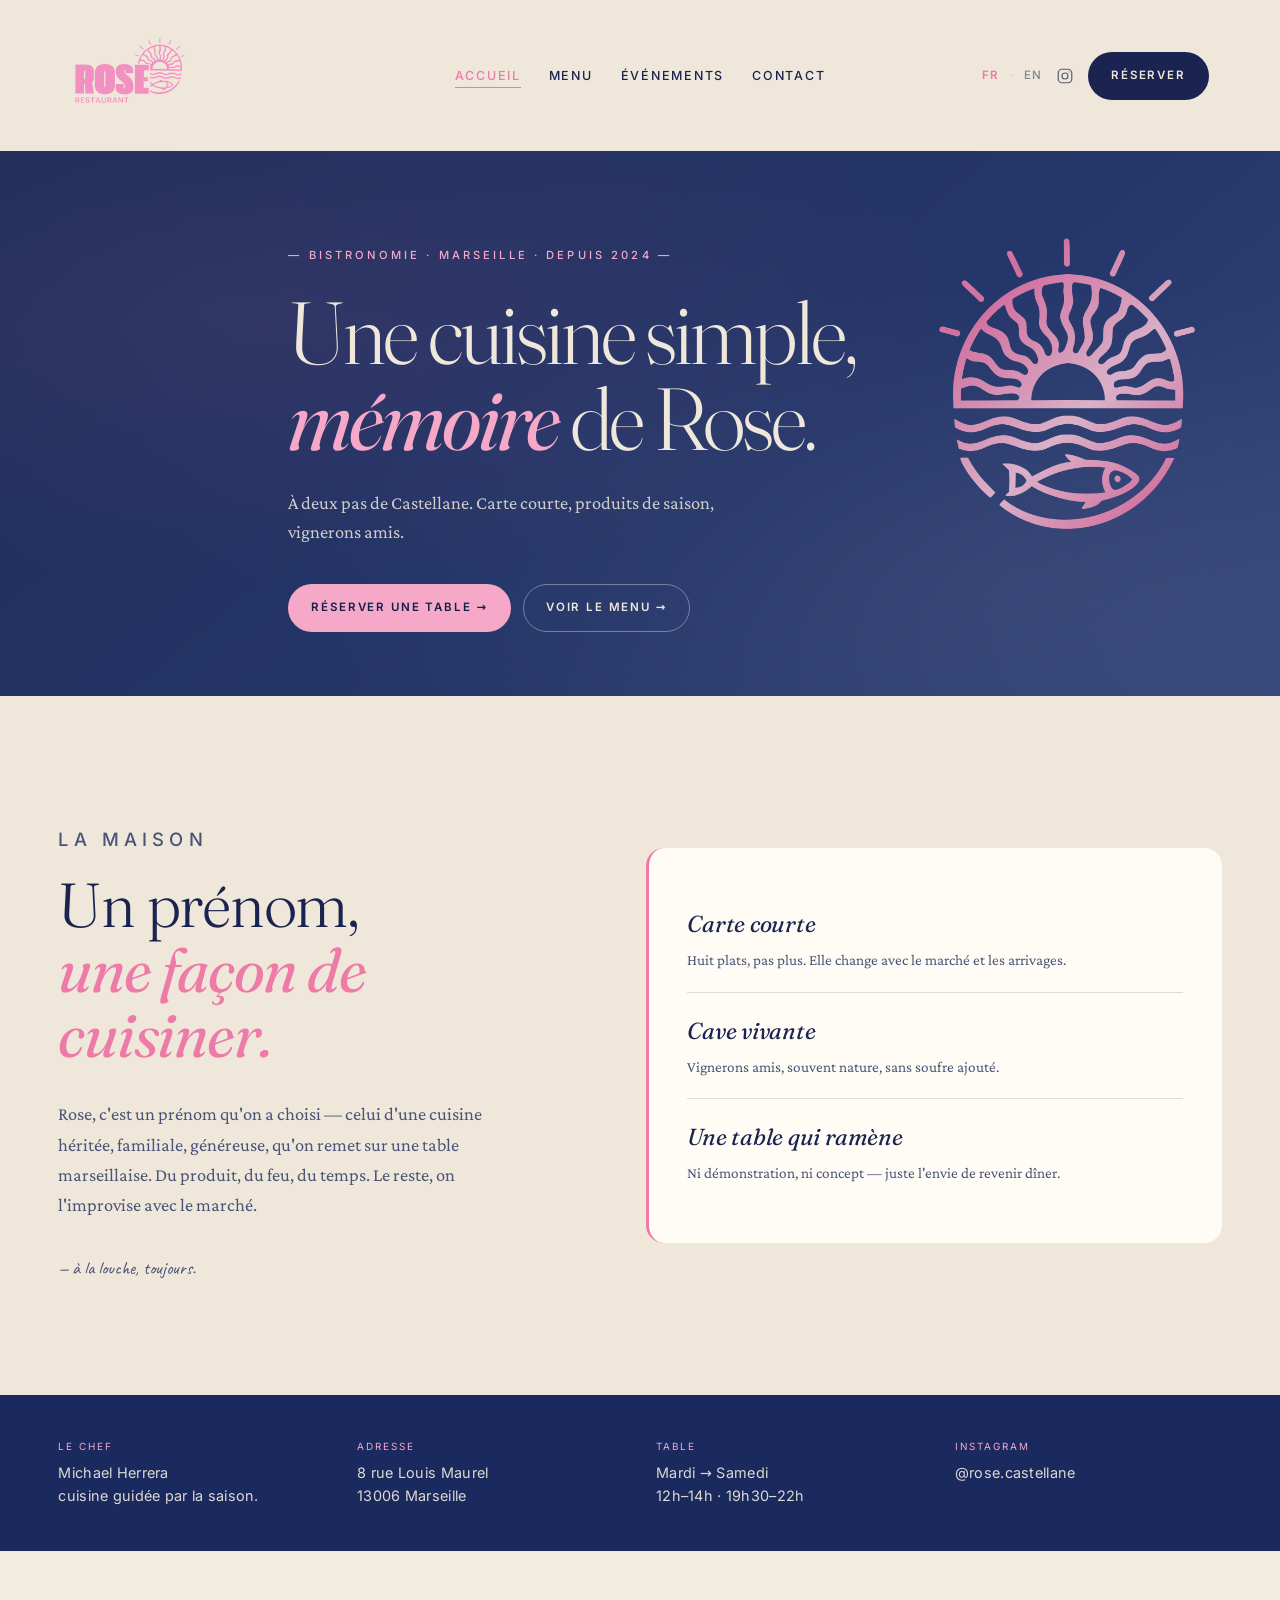
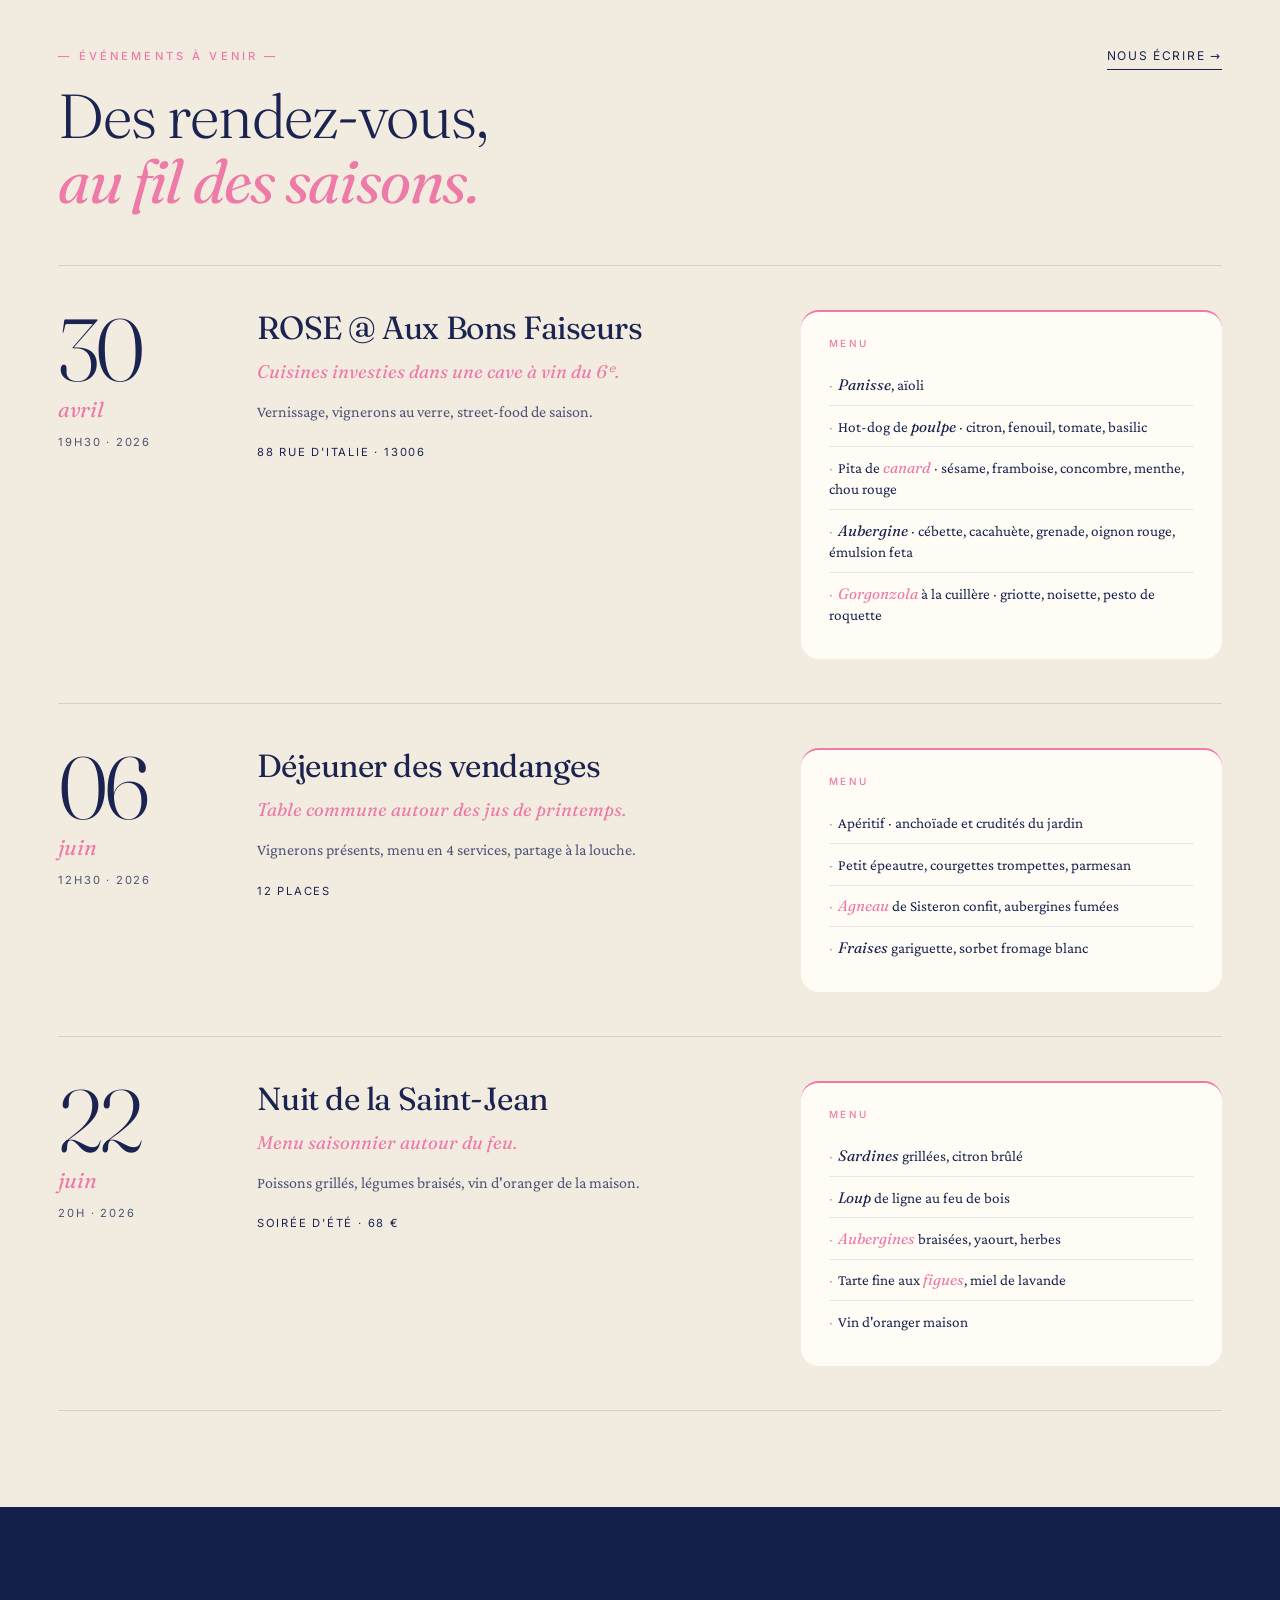
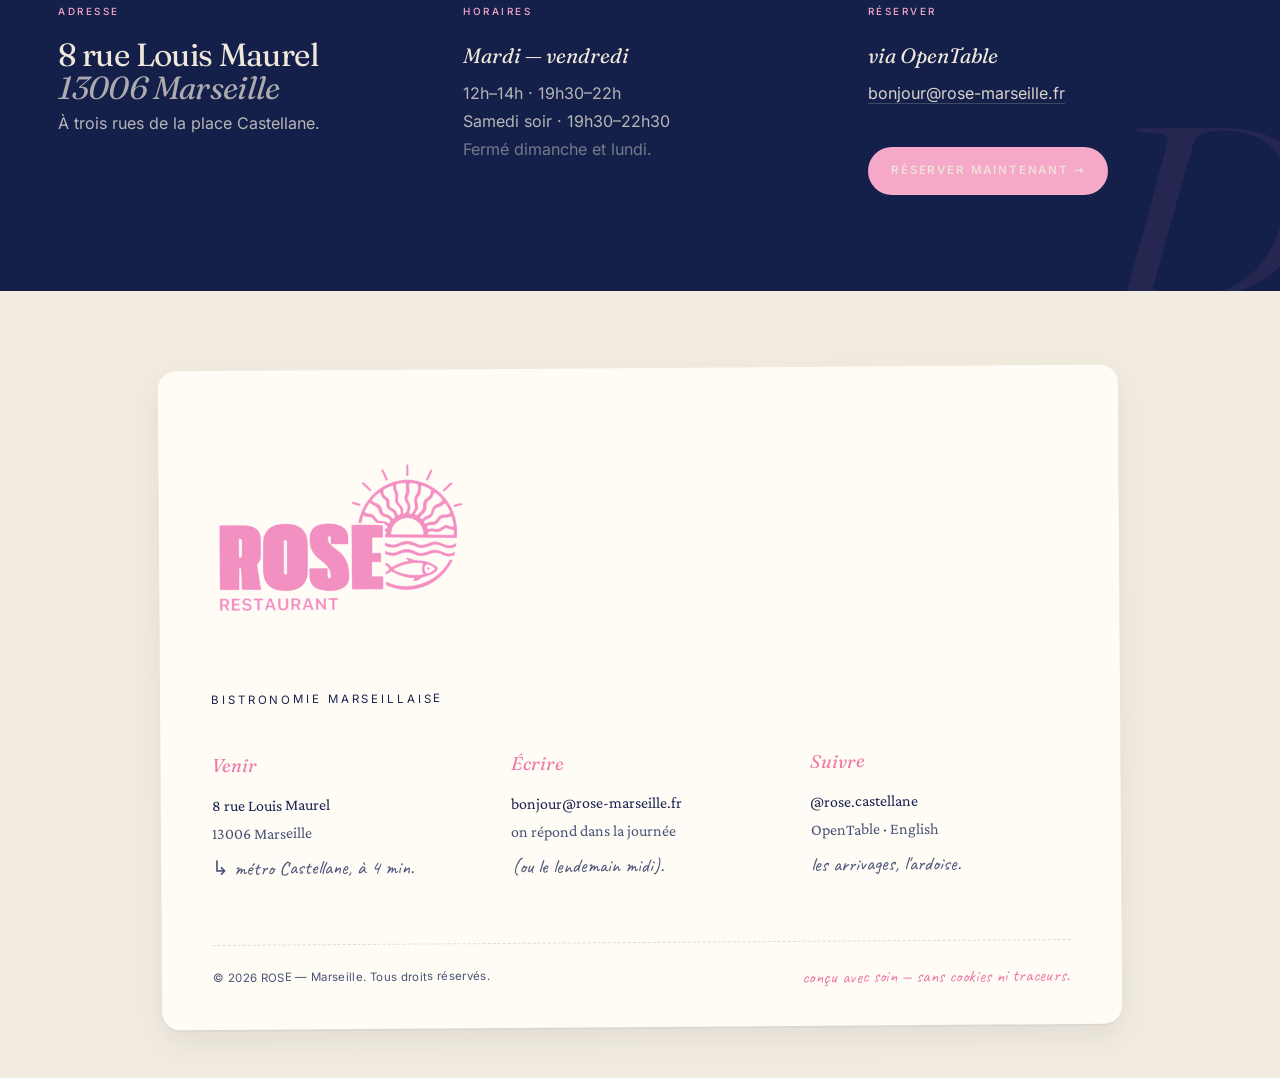
==== commit 5480f718: "content: ajoute Michael Herrera + retire "table d'hôte(s)" / "chef's table" - info-band home : "Le c" ====
--- a/index.html
+++ b/index.html
@@ -149,7 +149,7 @@
       <div class="grid">
         <div>
           <div class="label">Le chef</div>
-          <div class="value">Cuisine marseillaise,<br>guidée par la saison.</div>
+          <div class="value">Michael Herrera<br>cuisine guidée par la saison.</div>
         </div>
         <div>
           <div class="label">Adresse</div>
@@ -213,7 +213,7 @@
             <h3 class="event-title">Déjeuner des vendanges</h3>
             <p class="event-sub">Table commune autour des jus de printemps.</p>
             <p class="event-desc">Vignerons présents, menu en 4 services, partage à la louche.</p>
-            <p class="event-location">Table d'hôtes · 12 places</p>
+            <p class="event-location">12 places</p>
           </div>
           <div class="event-menu-card">
             <span class="event-menu-label">Menu</span>
--- a/assets/css/style.css
+++ b/assets/css/style.css
@@ -183,7 +183,10 @@
   padding: 18px 0;
 }
 .brand { display: inline-flex; align-items: center; }
-.brand-logo { height: clamp(72px, 8vw, 108px); width: auto; }
+.brand-logo { height: clamp(88px, 9vw, 132px); width: auto; }
+
+/* Air supplémentaire sur les bords du header (le .wrap du header a plus de padding que le reste) */
+.site-header .wrap { padding-left: clamp(1.75rem, 4vw, 4rem); padding-right: clamp(1.75rem, 4vw, 4rem); }
 
 .nav-primary { display: flex; align-items: center; justify-content: center; gap: 28px; }
 .nav-primary ul {
@@ -738,7 +741,7 @@
   box-shadow: var(--shadow-card);
   border-radius: var(--radius-lg);
 }
-.footer-card .footer-wordmark { height: clamp(120px, 14vw, 180px); width: auto; }
+.footer-card .footer-wordmark { height: clamp(180px, 20vw, 260px); width: auto; }
 .footer-card .footer-tag {
   font-family: var(--ff-sans);
   font-size: 0.72rem; letter-spacing: 0.25em; text-transform: uppercase;
@@ -820,25 +823,32 @@
   .lang-switch { font-size: 0.66rem; gap: 6px; }
 
   .signature { grid-template-columns: 1fr; gap: 2rem; }
-  .info-band .grid { grid-template-columns: repeat(2, 1fr); gap: 1.5rem; }
+  /* Bandeaux : auto-fit pour rester "bandeau" tant qu'il y a la place */
+  .info-band .grid { grid-template-columns: repeat(auto-fit, minmax(150px, 1fr)); gap: 1.25rem 1.5rem; }
 
   .event { grid-template-columns: 120px 1fr; gap: 1.25rem 1.75rem; padding: 2rem 0; }
   .event-menu-card { grid-column: 1 / -1; margin-top: 0.5rem; }
   .event-date .day { font-size: 3.5rem; }
 
-  .practical { grid-template-columns: 1fr; gap: 2rem; }
+  .practical { grid-template-columns: repeat(3, 1fr); gap: 1.25rem; }
+  .practical h3 { font-size: clamp(1rem, 3.4vw, 1.3rem); line-height: 1.2; }
+  .practical .italique { font-size: 0.95rem; }
+  .practical p { font-size: 0.82rem; line-height: 1.5; }
+  .practical .label, .practical .eyebrow { font-size: 0.55rem; letter-spacing: 0.18em; margin-bottom: 0.55rem; }
+  .practical .btn { padding: 9px 14px; font-size: 0.62rem; letter-spacing: 0.12em; }
   .ghost-letter { font-size: 16rem; bottom: -100px; right: -30px; }
 
   .contact-grid { grid-template-columns: 1fr; }
-  .footer-card .footer-grid { grid-template-columns: 1fr 1fr; gap: 1.75rem; }
+  .footer-card .footer-grid { grid-template-columns: repeat(auto-fit, minmax(180px, 1fr)); gap: 1.75rem; }
 }
 
 @media (max-width: 640px) {
   .wrap { padding: 0 1.25rem; }
 
   /* Header très compact */
+  .site-header .wrap { padding-left: 1.5rem; padding-right: 1.5rem; }
   .header-inner { padding: 10px 0; gap: 8px 10px; }
-  .brand-logo { height: 56px; }
+  .brand-logo { height: 68px; }
   .header-cta .btn { padding: 10px 16px; font-size: 0.68rem; letter-spacing: 0.12em; }
   .nav-primary ul { font-size: 0.64rem; gap: 10px 16px; letter-spacing: 0.12em; }
 
@@ -855,13 +865,19 @@
   .section { padding: 3rem 0; }
   .section--tight { padding: 2.25rem 0; }
 
-  /* Events stack complet */
-  .event { grid-template-columns: 1fr; gap: 0.9rem; padding: 1.75rem 0; }
-  .event-date { display: flex; align-items: baseline; gap: 0.75rem; flex-wrap: wrap; }
+  /* Events : on garde format bandeau — date à gauche + contenu à droite,
+     menu-card en pleine largeur dessous. Jamais de colonne unique. */
+  .event { grid-template-columns: 88px 1fr; gap: 0.75rem 1.25rem; padding: 1.75rem 0; }
   .event-date .day { font-size: 2.75rem; }
-  .event-date .month { font-size: 1.15rem; margin-top: 0; }
-  .event-date .time { margin-top: 0; }
-  .event-menu-card { margin-top: 0.5rem; padding: 1.25rem 1.25rem 1rem; }
+  .event-date .month { font-size: 1.05rem; }
+  .event-date .time { font-size: 0.62rem; letter-spacing: 0.12em; }
+  .event-title { font-size: clamp(1.2rem, 4.5vw, 1.45rem); margin-bottom: 0.45rem; }
+  .event-sub { font-size: 0.98rem; margin-bottom: 0.45rem; }
+  .event-desc { font-size: 0.92rem; line-height: 1.55; }
+  .event-location { margin-top: 0.9rem; font-size: 0.62rem; letter-spacing: 0.14em; }
+  .event-menu-card { margin-top: 0.75rem; padding: 1.1rem 1.25rem 0.9rem; }
+  .event-menu { font-size: 0.88rem; }
+  .event-menu-label { font-size: 0.62rem; letter-spacing: 0.16em; }
 
   /* Menu */
   .menu-section h2 { font-size: 1.8rem; }
@@ -870,16 +886,23 @@
   .menu-item-dots { display: none; }
   .menu-item-price { margin-left: auto; }
 
-  /* Info-band / signature */
-  .info-band .grid { grid-template-columns: 1fr; gap: 1.25rem; }
+  /* Info-band / signature — on garde 2 colonnes pour l'effet bandeau */
+  .info-band { padding: 1.75rem 0; }
+  .info-band .grid { grid-template-columns: repeat(2, 1fr); gap: 1rem 1.25rem; font-size: 0.82rem; }
+  .info-band .label { font-size: 0.58rem; margin-bottom: 0.3rem; }
   .signature-card { padding: 1.5rem 1.5rem; }
+
+  /* Practical bandeau : on reste à 2 colonnes même étroit */
+  .practical { grid-template-columns: repeat(2, 1fr); gap: 1.5rem; }
 
   /* Contact */
   .contact-aside { padding: 1.5rem; }
 
-  /* Footer */
+  /* Footer : 3 colonnes compactes pour rester en bandeau */
   .footer-card { padding: 1.75rem 1.5rem; }
-  .footer-card .footer-grid { grid-template-columns: 1fr; gap: 1.5rem; }
+  .footer-card .footer-grid { grid-template-columns: repeat(3, 1fr); gap: 1rem; font-size: 0.78rem; }
+  .footer-card .footer-grid .col-title { font-size: 0.6rem; letter-spacing: 0.14em; margin-bottom: 0.45rem; }
+  .footer-card .footer-grid .col-note { margin-top: 0.4rem; font-size: 0.72rem; }
   .footer-card .footer-sign { flex-direction: column; align-items: flex-start; gap: 0.5rem; }
 
   /* Ghost R discret sur petit écran */
@@ -887,8 +910,9 @@
 }
 
 @media (max-width: 420px) {
+  .site-header .wrap { padding-left: 1.25rem; padding-right: 1.25rem; }
   .header-cta .btn { padding: 9px 14px; font-size: 0.66rem; }
-  .brand-logo { height: 50px; }
+  .brand-logo { height: 60px; }
   .hero h1 { font-size: clamp(1.85rem, 10vw, 2.4rem); }
   .hero-cta { flex-direction: column; align-items: stretch; }
   .hero-cta .btn { width: 100%; }
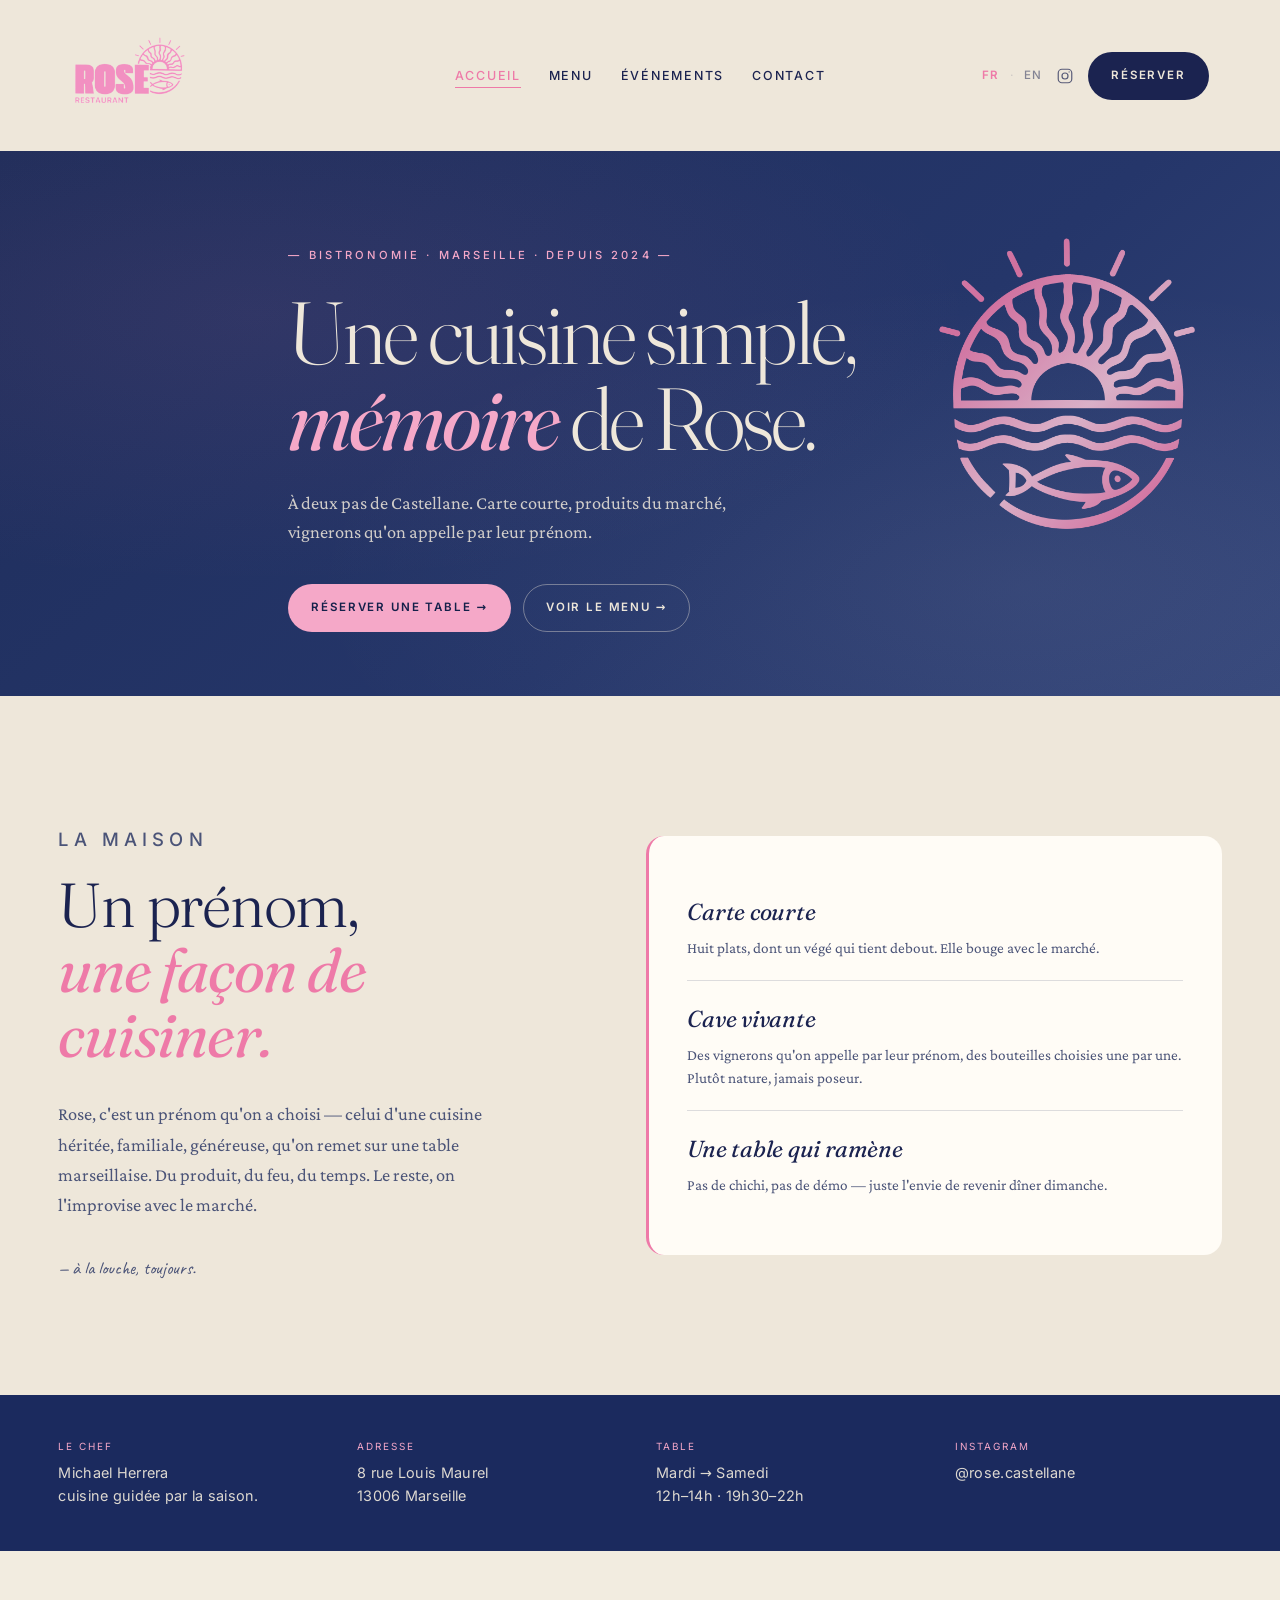
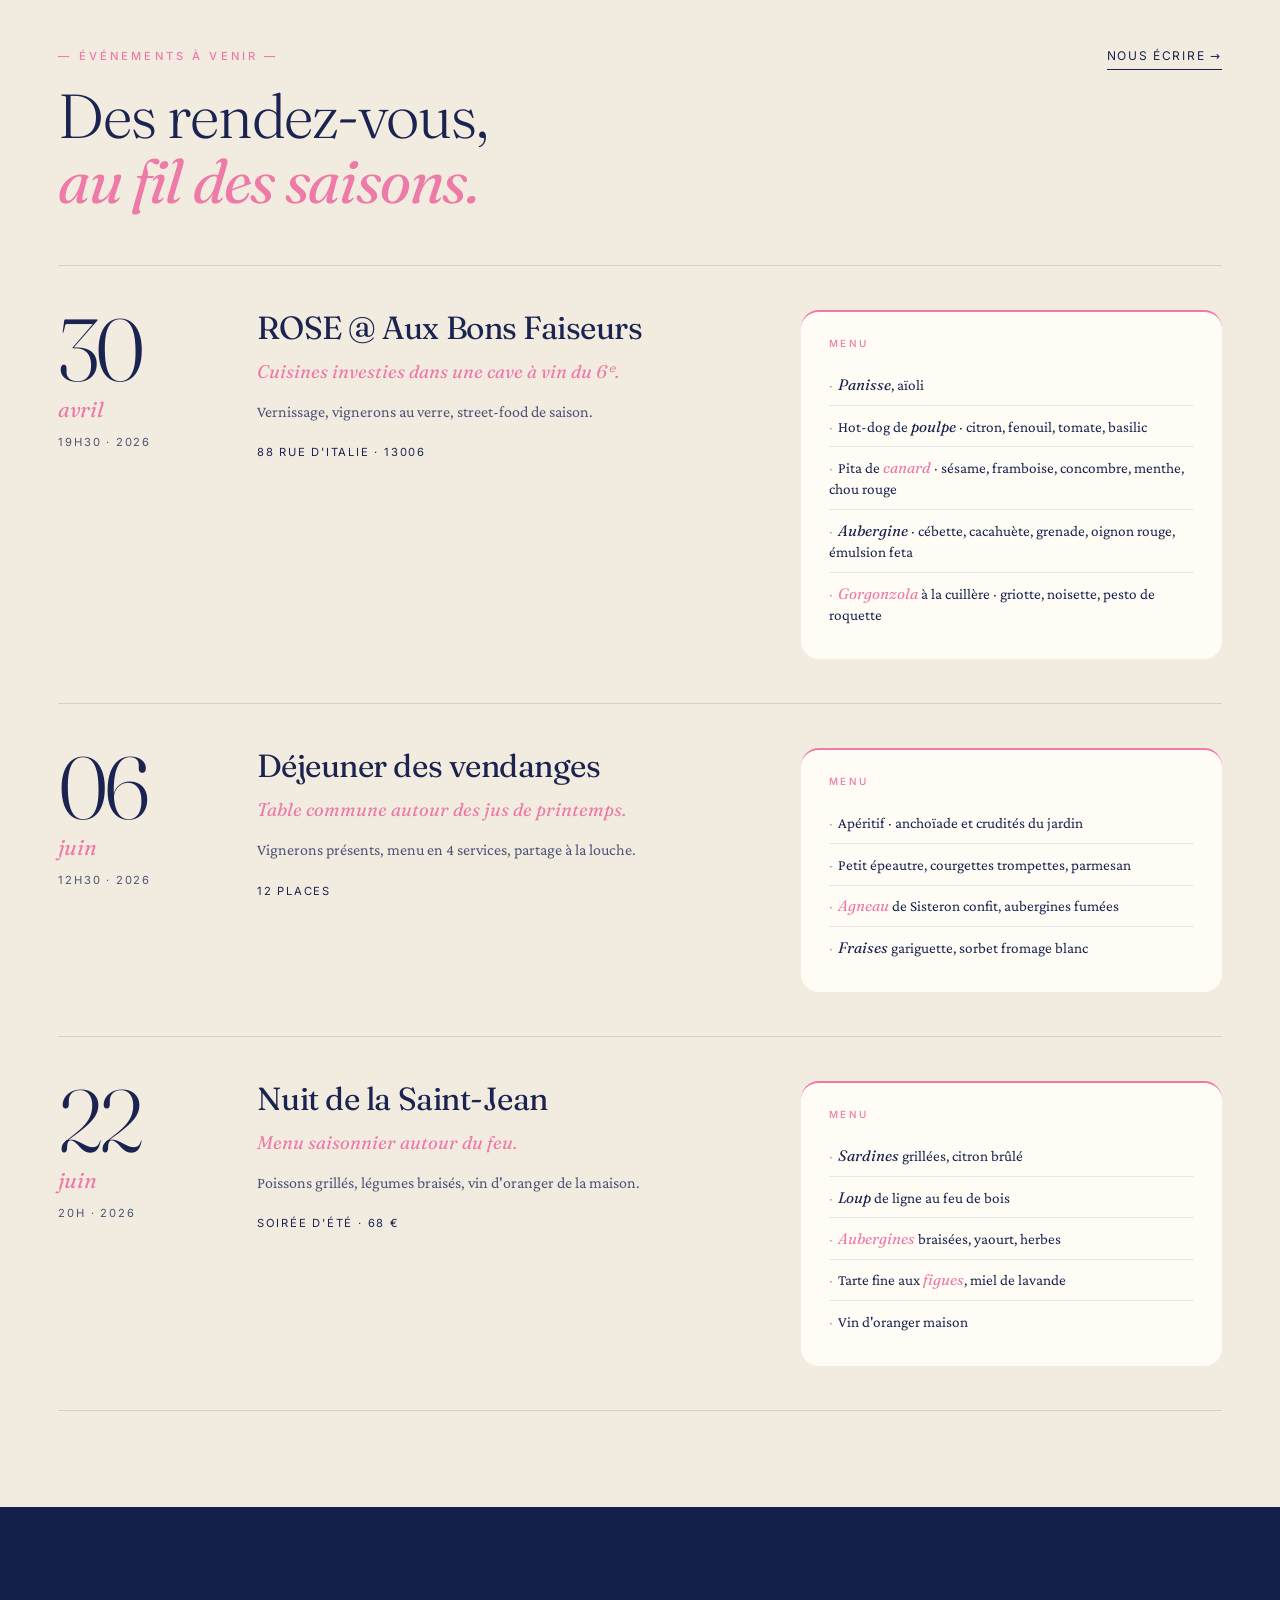
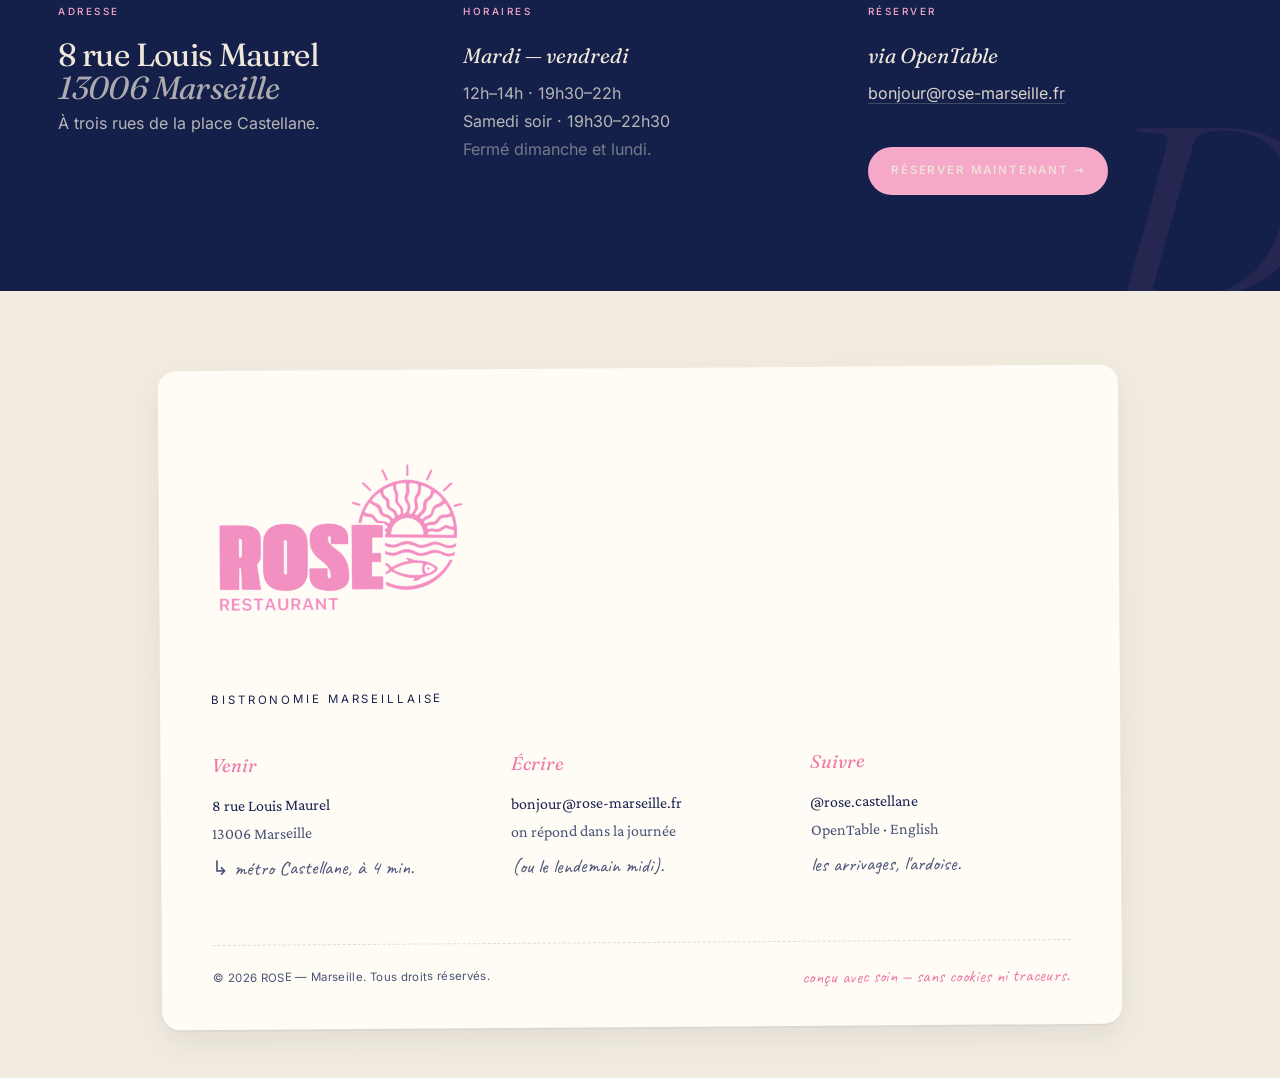
==== commit e72afc46: "content + style: textes plus humains + 2 bandeaux bleus plus fins mobile Copie : - Signature home (F" ====
--- a/index.html
+++ b/index.html
@@ -107,7 +107,7 @@
     <div class="wrap hero-inner">
       <p class="eyebrow eyebrow-dash reveal">Bistronomie · Marseille · depuis 2024</p>
       <h1 class="reveal" data-delay="1">Une cuisine simple,<br><em>mémoire</em> de Rose.</h1>
-      <p class="hero-lead reveal" data-delay="2">À deux pas de Castellane. Carte courte, produits de saison, vignerons amis.</p>
+      <p class="hero-lead reveal" data-delay="2">À deux pas de Castellane. Carte courte, produits du marché, vignerons qu'on appelle par leur prénom.</p>
       <div class="hero-cta reveal" data-delay="3">
         <a class="btn btn--primary" data-opentable href="https://www.opentable.fr/r/rose-marseille">Réserver une table →</a>
         <a class="btn btn--ghost" href="menu.html">Voir le menu →</a>
@@ -128,15 +128,15 @@
         <div class="signature-card reveal" data-delay="1">
           <div class="item">
             <div class="item-title">Carte courte</div>
-            <div class="item-desc">Huit plats, pas plus. Elle change avec le marché et les arrivages.</div>
+            <div class="item-desc">Huit plats, dont un végé qui tient debout. Elle bouge avec le marché.</div>
           </div>
           <div class="item">
             <div class="item-title">Cave vivante</div>
-            <div class="item-desc">Vignerons amis, souvent nature, sans soufre ajouté.</div>
+            <div class="item-desc">Des vignerons qu'on appelle par leur prénom, des bouteilles choisies une par une. Plutôt nature, jamais poseur.</div>
           </div>
           <div class="item">
             <div class="item-title">Une table qui ramène</div>
-            <div class="item-desc">Ni démonstration, ni concept — juste l'envie de revenir dîner.</div>
+            <div class="item-desc">Pas de chichi, pas de démo — juste l'envie de revenir dîner dimanche.</div>
           </div>
         </div>
       </div>
--- a/assets/css/style.css
+++ b/assets/css/style.css
@@ -823,6 +823,22 @@
   .lang-switch { font-size: 0.66rem; gap: 6px; }
 
   .signature { grid-template-columns: 1fr; gap: 2rem; }
+  /* Carte "La maison" : items côte à côte en bandeau */
+  .signature-card {
+    display: grid;
+    grid-template-columns: repeat(3, 1fr);
+    gap: 1.25rem;
+    padding: 1.75rem 1.75rem;
+  }
+  .signature-card .item {
+    padding: 0;
+    border-bottom: none;
+    border-right: 1px solid var(--c-rule);
+    padding-right: 1.25rem;
+  }
+  .signature-card .item:last-child { border-right: none; padding-right: 0; }
+  .signature-card .item-title { font-size: 1.15rem; margin-bottom: 4px; }
+  .signature-card .item-desc { font-size: 0.85rem; line-height: 1.5; }
   /* Bandeaux : auto-fit pour rester "bandeau" tant qu'il y a la place */
   .info-band .grid { grid-template-columns: repeat(auto-fit, minmax(150px, 1fr)); gap: 1.25rem 1.5rem; }
 
@@ -830,12 +846,14 @@
   .event-menu-card { grid-column: 1 / -1; margin-top: 0.5rem; }
   .event-date .day { font-size: 3.5rem; }
 
-  .practical { grid-template-columns: repeat(3, 1fr); gap: 1.25rem; }
-  .practical h3 { font-size: clamp(1rem, 3.4vw, 1.3rem); line-height: 1.2; }
-  .practical .italique { font-size: 0.95rem; }
-  .practical p { font-size: 0.82rem; line-height: 1.5; }
-  .practical .label, .practical .eyebrow { font-size: 0.55rem; letter-spacing: 0.18em; margin-bottom: 0.55rem; }
-  .practical .btn { padding: 9px 14px; font-size: 0.62rem; letter-spacing: 0.12em; }
+  /* Practical plus court en hauteur — 3-col, typo tight, peu d'espaces. */
+  .section--navy-deep { padding: 2.25rem 0; }
+  .practical { grid-template-columns: repeat(3, 1fr); gap: 0.85rem; }
+  .practical h3 { font-size: clamp(0.92rem, 3.2vw, 1.15rem); line-height: 1.15; margin-bottom: 0.15rem; }
+  .practical .italique { font-size: 0.82rem; margin-bottom: 0.15rem; }
+  .practical p { font-size: 0.72rem; line-height: 1.35; margin: 0.15rem 0; }
+  .practical .label, .practical .eyebrow { font-size: 0.5rem; letter-spacing: 0.14em; margin-bottom: 0.35rem; }
+  .practical .btn { padding: 7px 11px; font-size: 0.58rem; letter-spacing: 0.1em; margin-top: 0.6rem; }
   .ghost-letter { font-size: 16rem; bottom: -100px; right: -30px; }
 
   .contact-grid { grid-template-columns: 1fr; }
@@ -886,11 +904,21 @@
   .menu-item-dots { display: none; }
   .menu-item-price { margin-left: auto; }
 
-  /* Info-band / signature — on garde 2 colonnes pour l'effet bandeau */
-  .info-band { padding: 1.75rem 0; }
-  .info-band .grid { grid-template-columns: repeat(2, 1fr); gap: 1rem 1.25rem; font-size: 0.82rem; }
-  .info-band .label { font-size: 0.58rem; margin-bottom: 0.3rem; }
-  .signature-card { padding: 1.5rem 1.5rem; }
+  /* Info-band très fin : 4 cellules côte à côte, pas de stacking visuel. */
+  .info-band { padding: 1rem 0; }
+  .info-band .grid {
+    grid-template-columns: repeat(4, 1fr);
+    gap: 0.6rem 0.75rem;
+    font-size: 0.7rem; line-height: 1.3;
+  }
+  .info-band .label { font-size: 0.5rem; letter-spacing: 0.14em; margin-bottom: 0.2rem; }
+  .info-band .value { font-size: 0.72rem; line-height: 1.25; }
+
+  /* Carte La maison : 3-col compacte sur mobile */
+  .signature-card { padding: 1.4rem 1.25rem; gap: 0.9rem; }
+  .signature-card .item { padding-right: 0.9rem; }
+  .signature-card .item-title { font-size: 1rem; }
+  .signature-card .item-desc { font-size: 0.78rem; line-height: 1.45; }
 
   /* Practical bandeau : on reste à 2 colonnes même étroit */
   .practical { grid-template-columns: repeat(2, 1fr); gap: 1.5rem; }
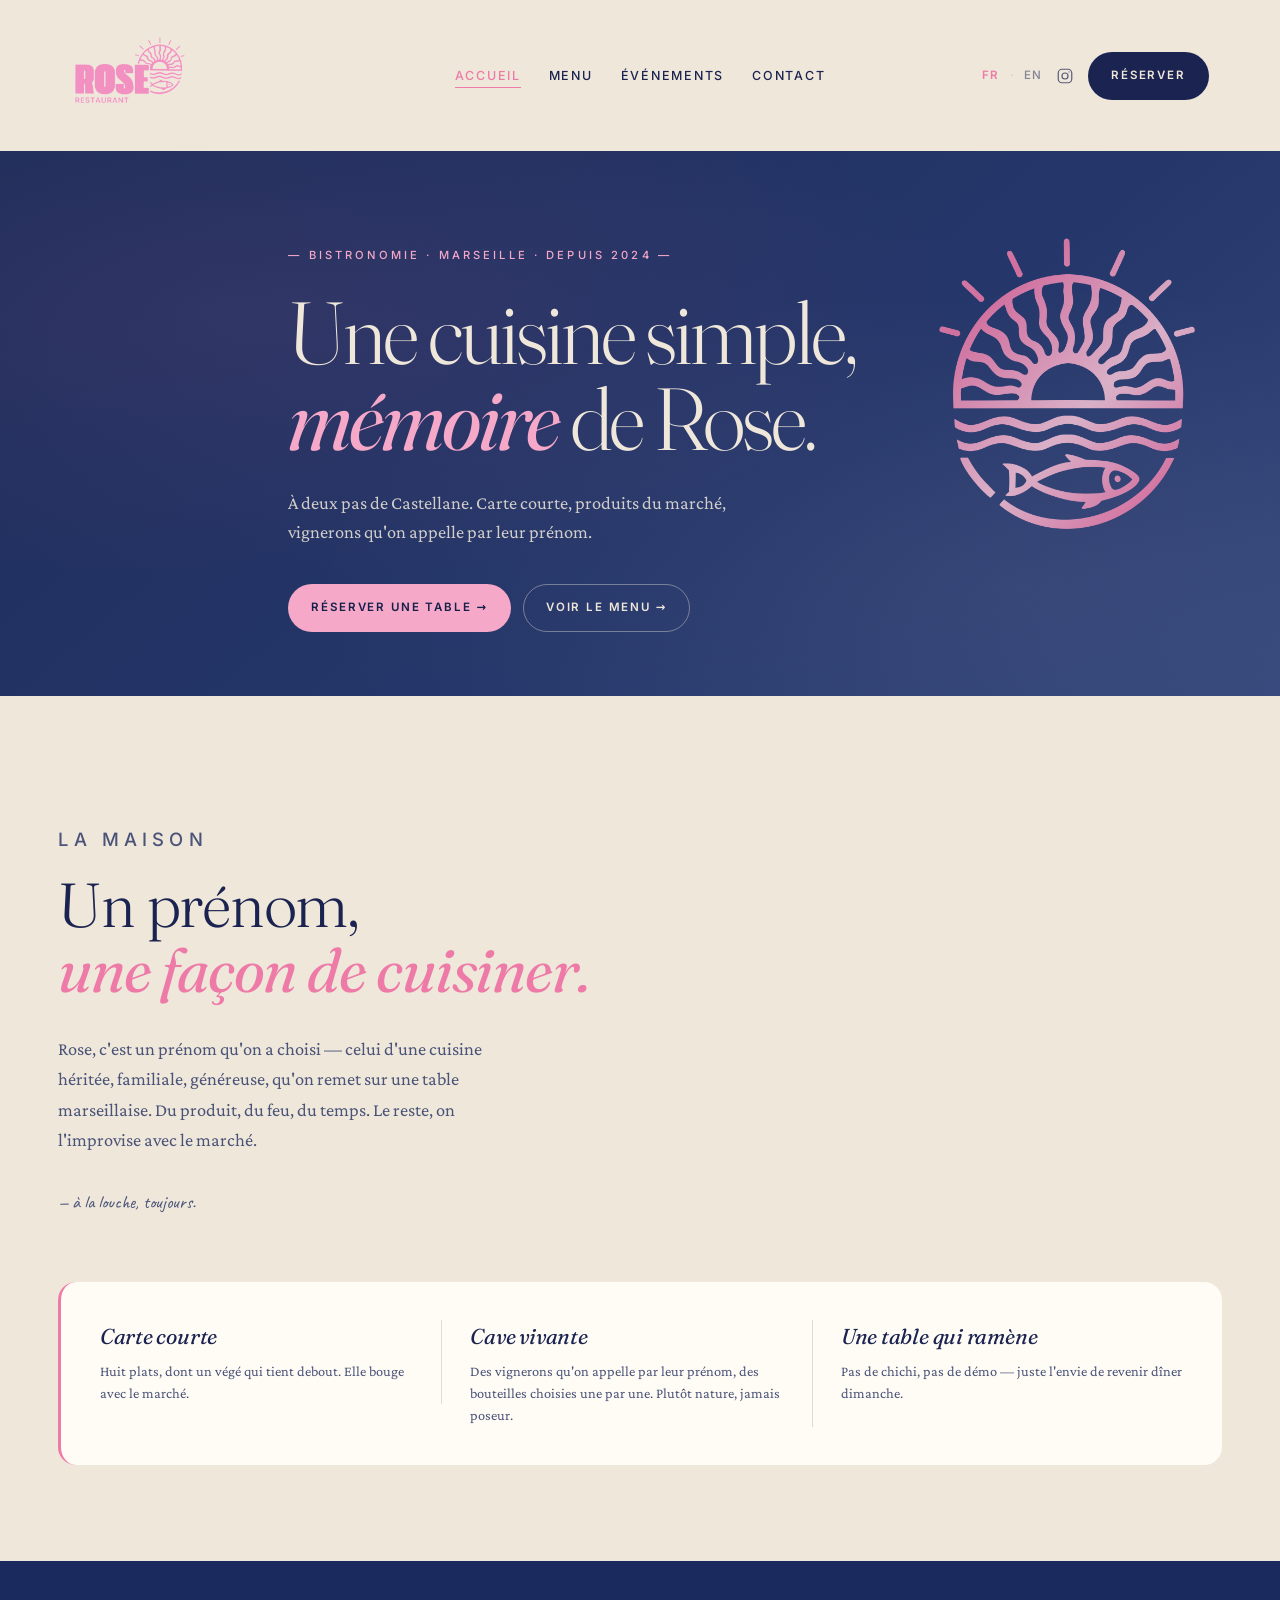
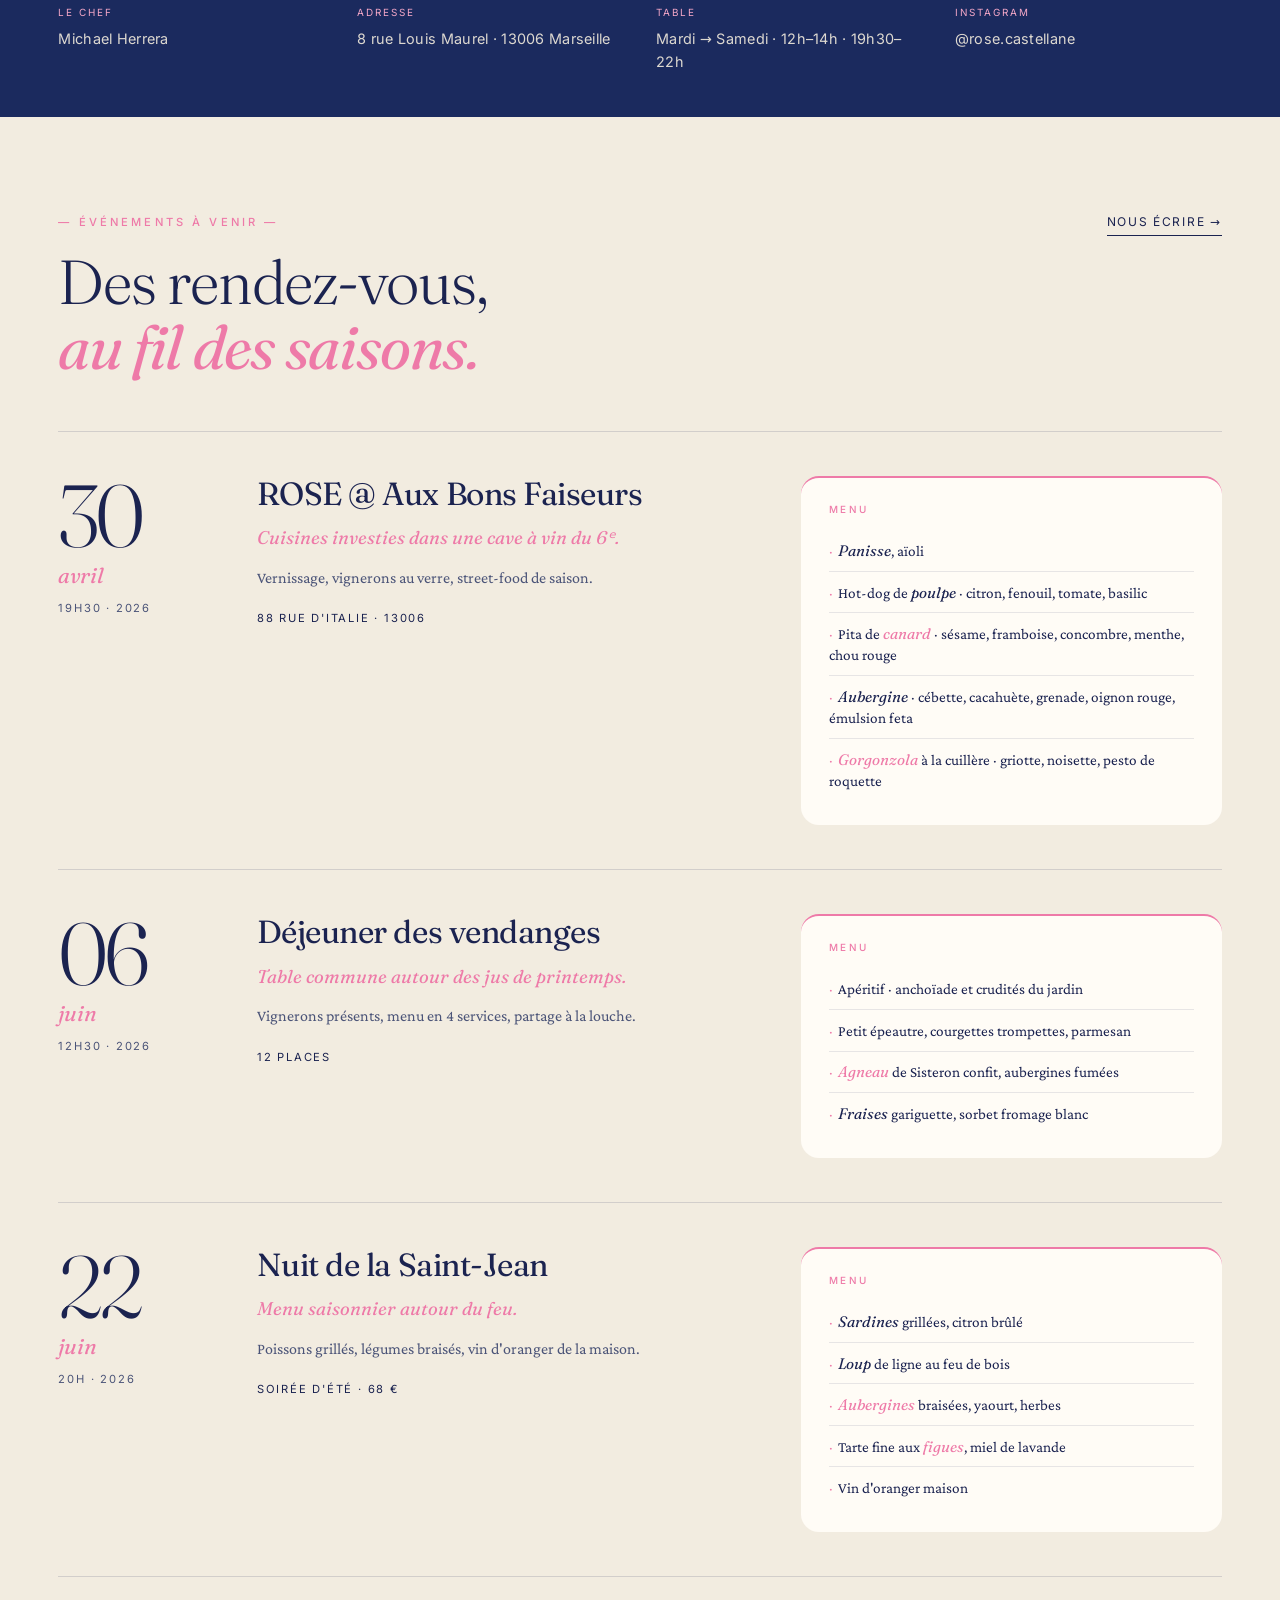
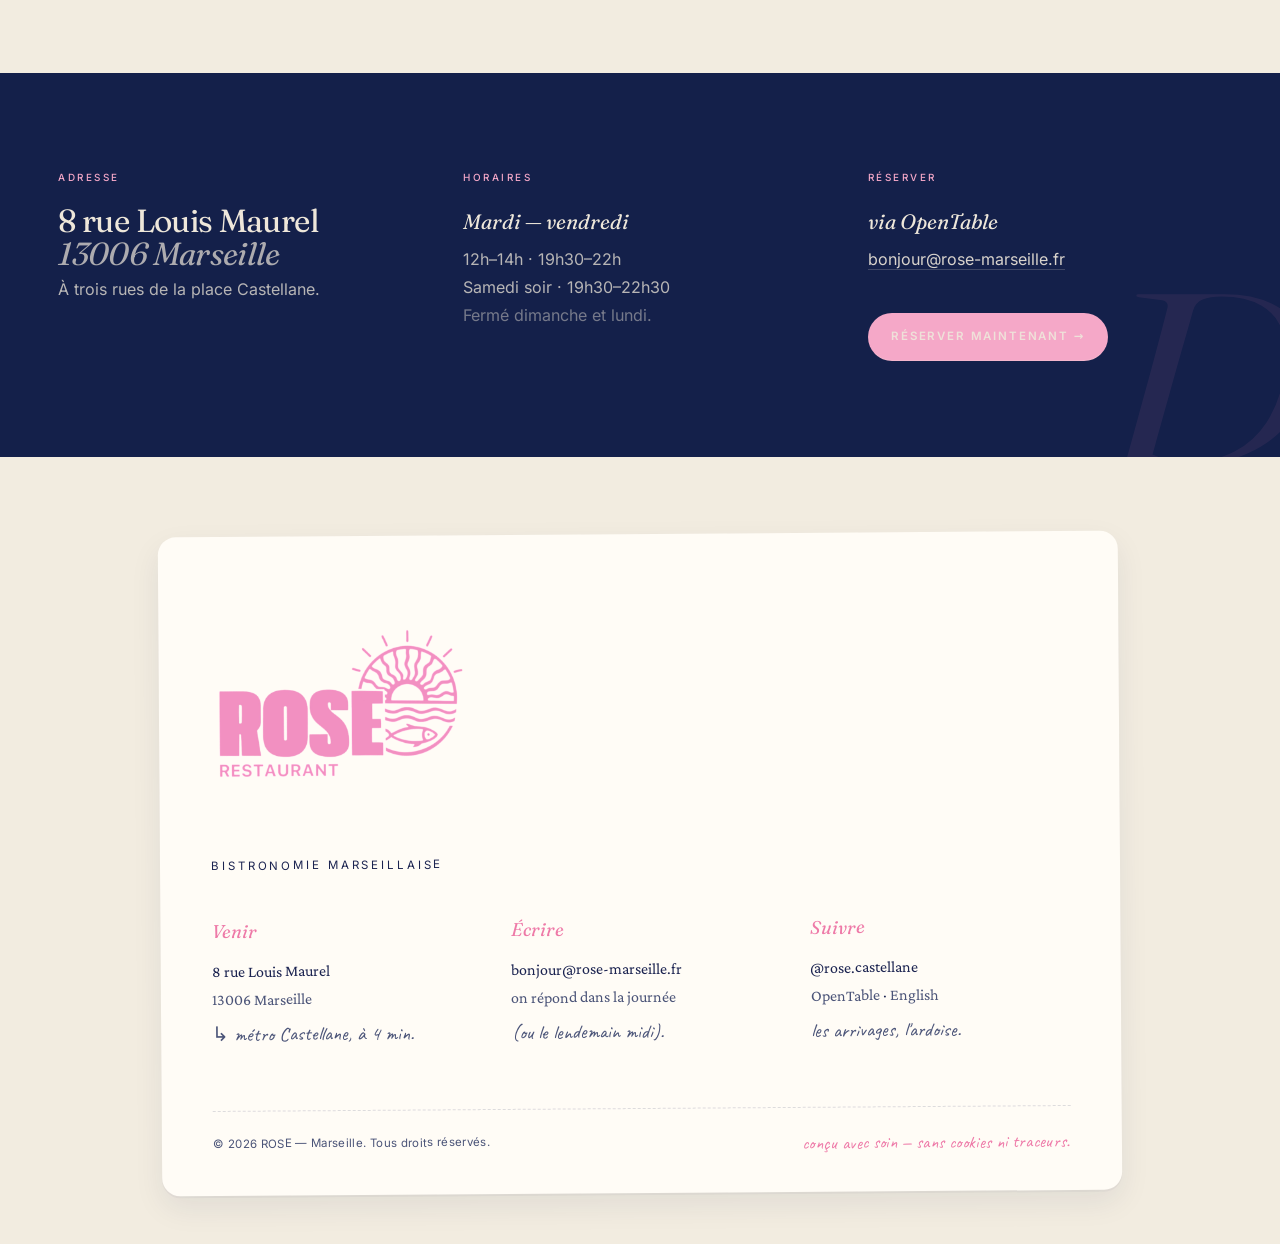
==== commit 24461cb8: "Signature-card horizontale base + info-band sans retours ligne, plus grand mobile - en/index.html : " ====
--- a/index.html
+++ b/index.html
@@ -149,17 +149,15 @@
       <div class="grid">
         <div>
           <div class="label">Le chef</div>
-          <div class="value">Michael Herrera<br>cuisine guidée par la saison.</div>
+          <div class="value">Michael Herrera</div>
         </div>
         <div>
           <div class="label">Adresse</div>
-          <div class="value">8 rue Louis Maurel
-13006 Marseille</div>
+          <div class="value">8 rue Louis Maurel · 13006 Marseille</div>
         </div>
         <div>
           <div class="label">Table</div>
-          <div class="value">Mardi → Samedi
-12h–14h · 19h30–22h</div>
+          <div class="value">Mardi → Samedi · 12h–14h · 19h30–22h</div>
         </div>
         <div>
           <div class="label">Instagram</div>
--- a/assets/css/style.css
+++ b/assets/css/style.css
@@ -360,9 +360,9 @@
 /* ---------- Signature (2-col : La maison / 3 repères) */
 .signature {
   display: grid;
-  grid-template-columns: 1fr 1.1fr;
-  gap: clamp(2rem, 5vw, 4.5rem);
-  align-items: center;
+  grid-template-columns: 1fr;
+  gap: clamp(2rem, 4vw, 3rem);
+  align-items: start;
 }
 .signature-text p {
   font-size: 1.15rem;
@@ -377,18 +377,22 @@
   padding: clamp(2rem, 3vw, 3rem) clamp(2rem, 3vw, 3.25rem);
   border-radius: var(--radius-lg);
   border-left: 3px solid var(--c-pink-deep);
+  display: grid;
+  grid-template-columns: repeat(3, 1fr);
+  gap: 1.75rem;
+  align-items: start;
 }
 .signature-card .item {
-  padding: 1.25rem 0;
-  border-bottom: 1px solid var(--c-rule);
-}
-.signature-card .item:last-child { border-bottom: none; }
+  padding: 0 1.5rem 0 0;
+  border-right: 1px solid var(--c-rule);
+}
+.signature-card .item:last-child { border-right: none; padding-right: 0; }
 .signature-card .item-title {
   font-family: var(--ff-display); font-style: italic; font-weight: 400;
-  font-size: 1.45rem; color: var(--c-ink); margin-bottom: 6px;
+  font-size: 1.35rem; color: var(--c-ink); margin-bottom: 6px;
   letter-spacing: -0.01em;
 }
-.signature-card .item-desc { font-size: 0.95rem; color: var(--c-ink-soft); line-height: 1.55; }
+.signature-card .item-desc { font-size: 0.9rem; color: var(--c-ink-soft); line-height: 1.55; }
 
 /* ---------- Info band 4-col navy */
 .info-band {
@@ -904,15 +908,15 @@
   .menu-item-dots { display: none; }
   .menu-item-price { margin-left: auto; }
 
-  /* Info-band très fin : 4 cellules côte à côte, pas de stacking visuel. */
-  .info-band { padding: 1rem 0; }
+  /* Info-band : bandeau 2-col plus respirant, sans retour ligne forcé. */
+  .info-band { padding: 1.75rem 0; }
   .info-band .grid {
-    grid-template-columns: repeat(4, 1fr);
-    gap: 0.6rem 0.75rem;
-    font-size: 0.7rem; line-height: 1.3;
+    grid-template-columns: repeat(2, 1fr);
+    gap: 1.1rem 1.25rem;
+    font-size: 0.88rem; line-height: 1.4;
   }
-  .info-band .label { font-size: 0.5rem; letter-spacing: 0.14em; margin-bottom: 0.2rem; }
-  .info-band .value { font-size: 0.72rem; line-height: 1.25; }
+  .info-band .label { font-size: 0.6rem; letter-spacing: 0.18em; margin-bottom: 0.4rem; }
+  .info-band .value { font-size: 0.88rem; line-height: 1.35; }
 
   /* Carte La maison : 3-col compacte sur mobile */
   .signature-card { padding: 1.4rem 1.25rem; gap: 0.9rem; }
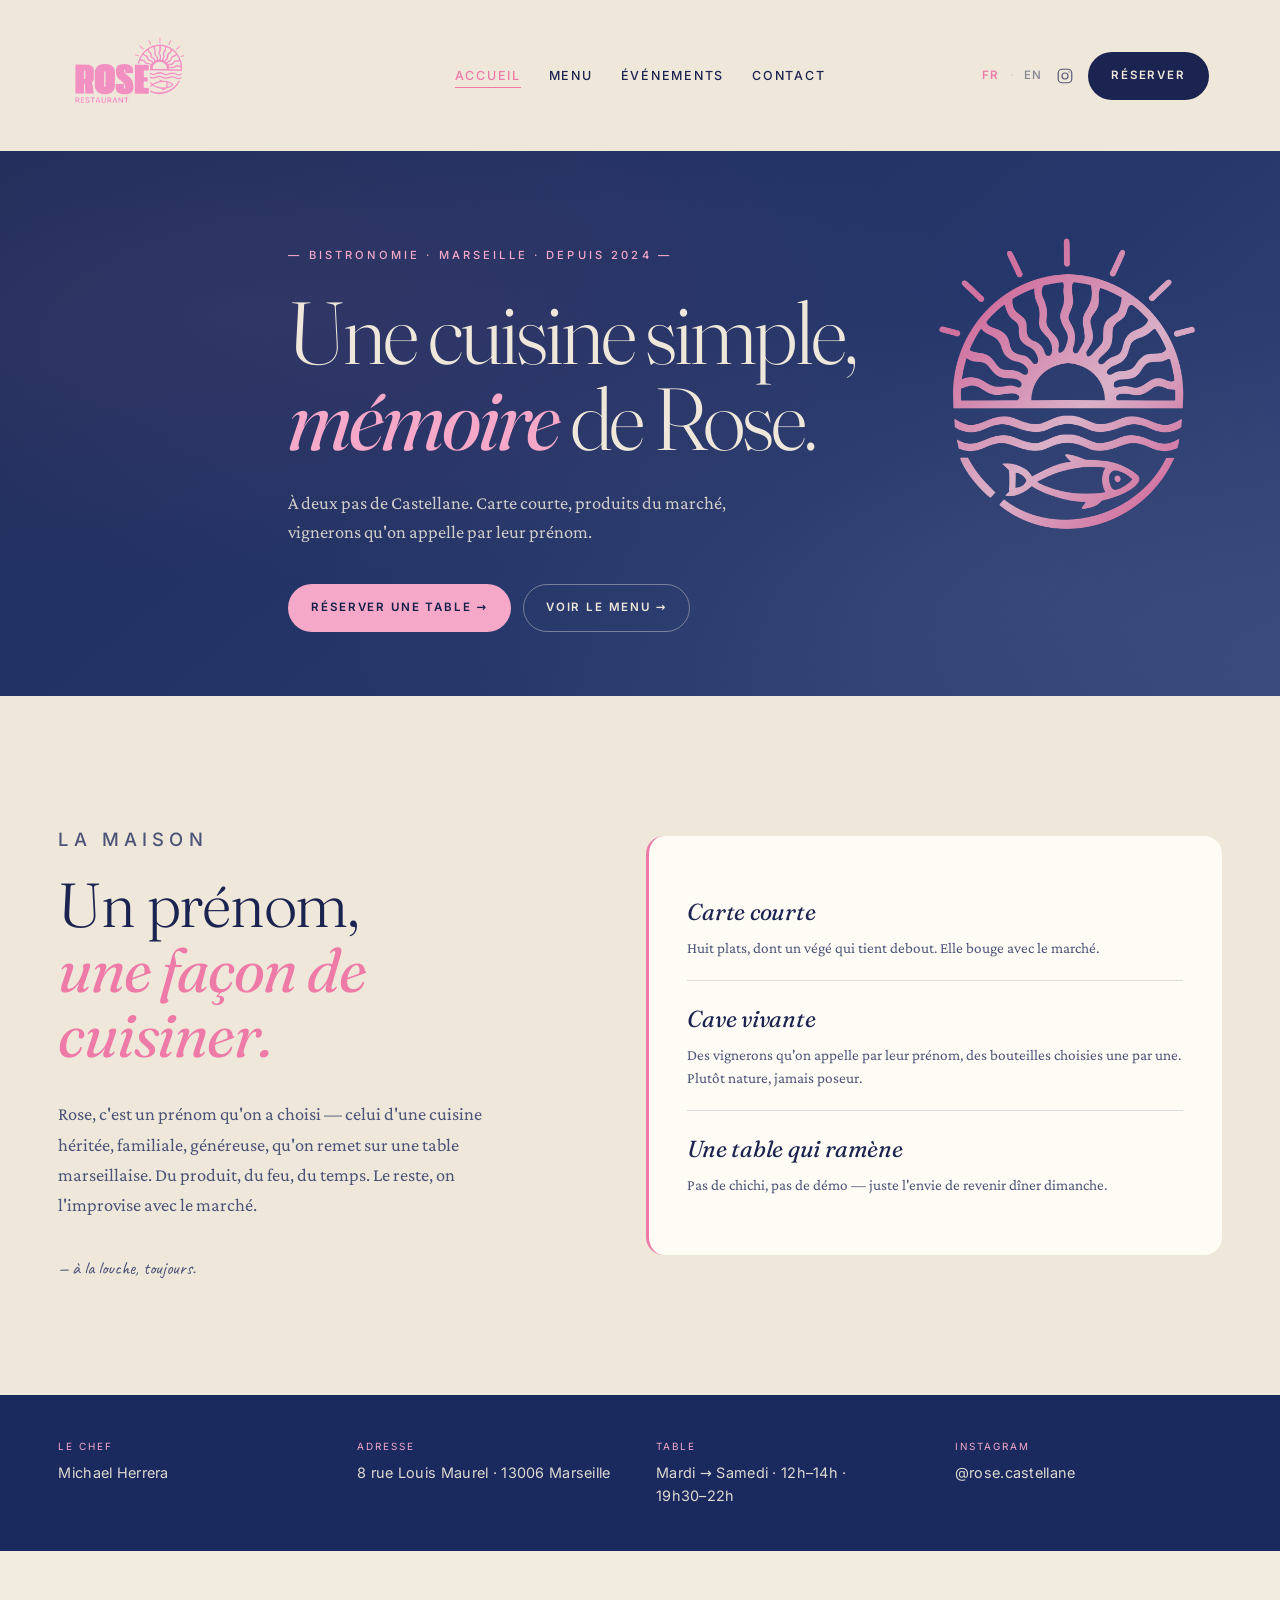
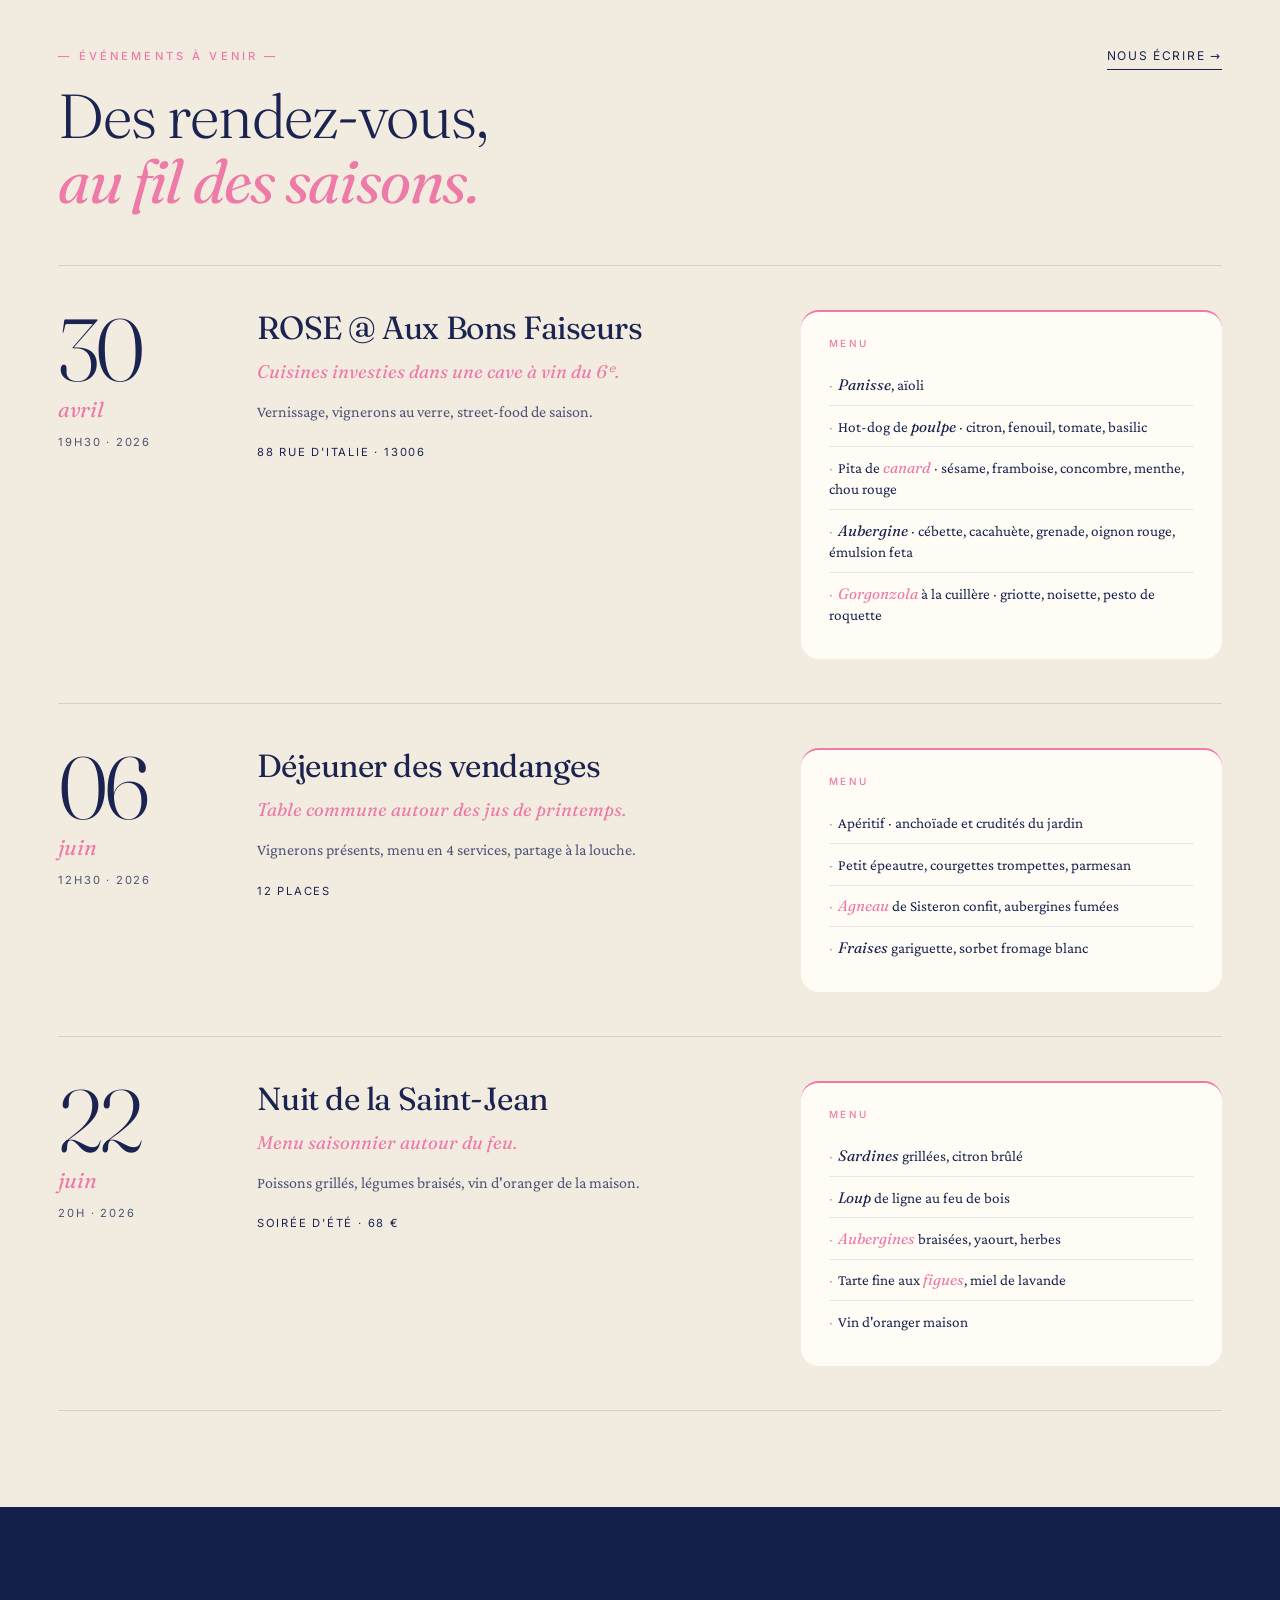
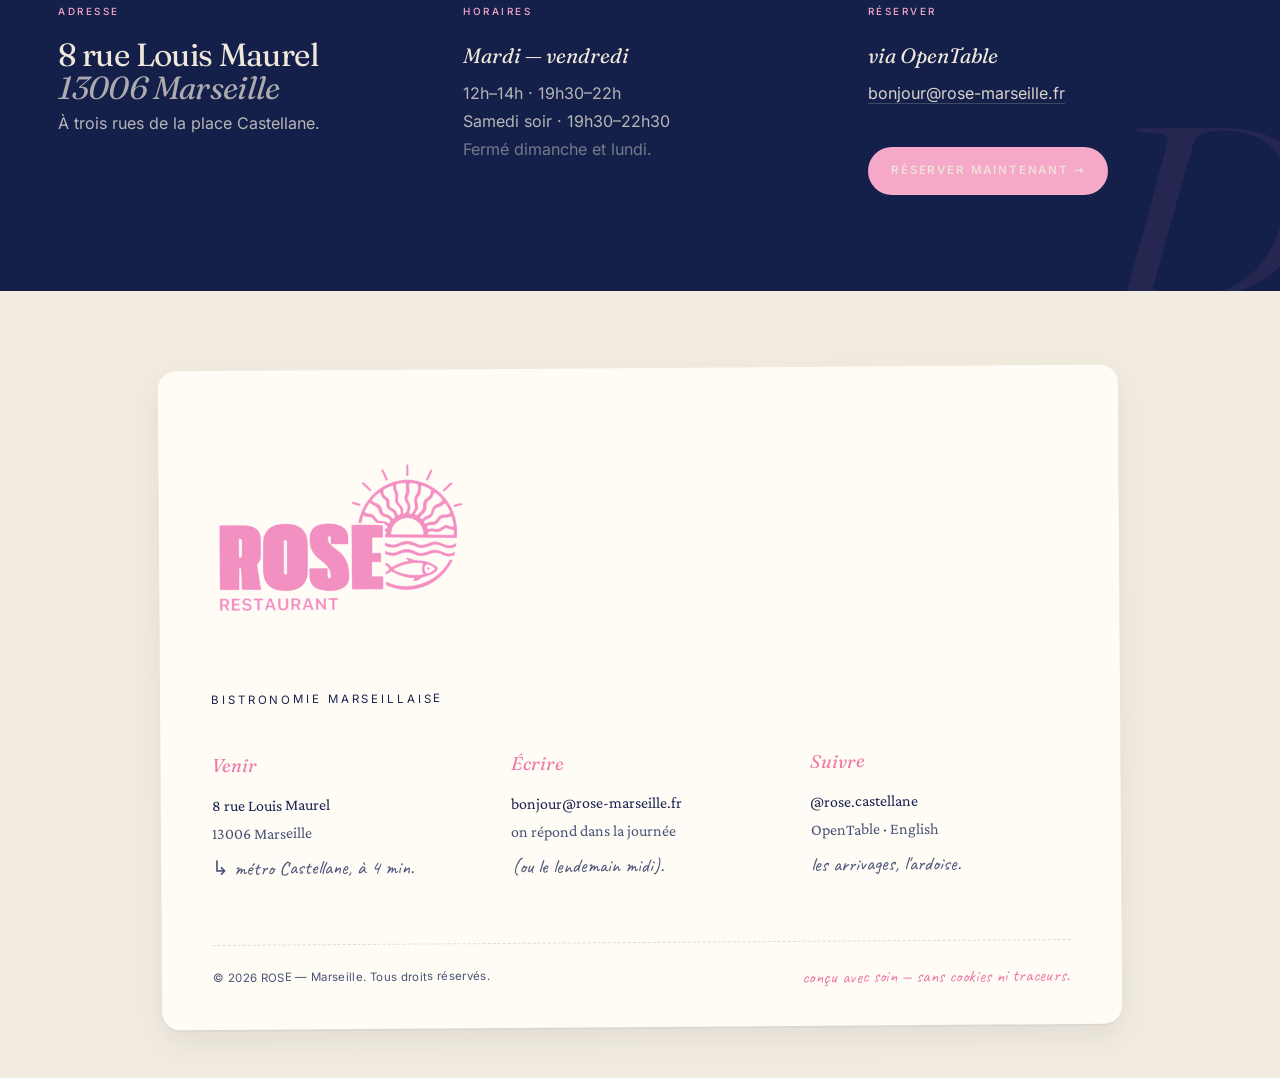
==== commit a608a863: "Header mobile : meme layout 1-row que desktop avec IG, scale compact. Info-band : segments en spans " ====
--- a/index.html
+++ b/index.html
@@ -153,11 +153,11 @@
         </div>
         <div>
           <div class="label">Adresse</div>
-          <div class="value">8 rue Louis Maurel · 13006 Marseille</div>
+          <div class="value"><span>8 rue Louis Maurel</span> · <span>13006 Marseille</span></div>
         </div>
         <div>
           <div class="label">Table</div>
-          <div class="value">Mardi → Samedi · 12h–14h · 19h30–22h</div>
+          <div class="value"><span>Mardi → Samedi</span> · <span>12h–14h</span> · <span>19h30–22h</span></div>
         </div>
         <div>
           <div class="label">Instagram</div>
--- a/assets/css/style.css
+++ b/assets/css/style.css
@@ -360,9 +360,9 @@
 /* ---------- Signature (2-col : La maison / 3 repères) */
 .signature {
   display: grid;
-  grid-template-columns: 1fr;
-  gap: clamp(2rem, 4vw, 3rem);
-  align-items: start;
+  grid-template-columns: 1fr 1.1fr;
+  gap: clamp(2rem, 5vw, 4.5rem);
+  align-items: center;
 }
 .signature-text p {
   font-size: 1.15rem;
@@ -377,22 +377,18 @@
   padding: clamp(2rem, 3vw, 3rem) clamp(2rem, 3vw, 3.25rem);
   border-radius: var(--radius-lg);
   border-left: 3px solid var(--c-pink-deep);
-  display: grid;
-  grid-template-columns: repeat(3, 1fr);
-  gap: 1.75rem;
-  align-items: start;
 }
 .signature-card .item {
-  padding: 0 1.5rem 0 0;
-  border-right: 1px solid var(--c-rule);
-}
-.signature-card .item:last-child { border-right: none; padding-right: 0; }
+  padding: 1.25rem 0;
+  border-bottom: 1px solid var(--c-rule);
+}
+.signature-card .item:last-child { border-bottom: none; }
 .signature-card .item-title {
   font-family: var(--ff-display); font-style: italic; font-weight: 400;
-  font-size: 1.35rem; color: var(--c-ink); margin-bottom: 6px;
+  font-size: 1.45rem; color: var(--c-ink); margin-bottom: 6px;
   letter-spacing: -0.01em;
 }
-.signature-card .item-desc { font-size: 0.9rem; color: var(--c-ink-soft); line-height: 1.55; }
+.signature-card .item-desc { font-size: 0.95rem; color: var(--c-ink-soft); line-height: 1.55; }
 
 /* ---------- Info band 4-col navy */
 .info-band {
@@ -412,7 +408,8 @@
   font-size: 0.62rem; letter-spacing: 0.2em; text-transform: uppercase;
   margin-bottom: 0.5rem;
 }
-.info-band .value { white-space: pre-line; }
+.info-band .value { white-space: normal; }
+.info-band .value > span { white-space: nowrap; }
 .info-band a { color: inherit; border-bottom: 1px solid transparent; }
 .info-band a:hover { color: var(--c-pink); }
 
@@ -809,22 +806,13 @@
 
 /* ---------- Responsive */
 @media (max-width: 980px) {
-  /* Header : flex 2 rangées, brand à gauche / cluster à droite, nav dessous centrée */
-  .header-inner {
-    display: flex; flex-wrap: wrap;
-    align-items: center; justify-content: space-between;
-    gap: 10px 14px;
-    padding: 12px 0;
-  }
-  .brand { order: 1; }
-  .header-cta { order: 2; gap: 10px; }
-  .nav-primary { order: 3; flex: 1 0 100%; justify-content: center; }
-  .nav-primary ul {
-    flex-wrap: wrap; justify-content: center;
-    font-size: 0.68rem; gap: 14px 20px;
-  }
-  .header-cta .ig-link { display: none; } /* IG déjà dans le footer — on gagne de la place */
-  .lang-switch { font-size: 0.66rem; gap: 6px; }
+  /* Header : meme layout que desktop, juste compacte. Logo | nav | FR·EN IG Reserver, sur une ligne. */
+  .header-inner { gap: 14px; padding: 14px 0; }
+  .brand-logo { height: 72px; }
+  .nav-primary ul { font-size: 0.72rem; gap: 16px; }
+  .header-cta { gap: 10px; }
+  .header-cta .btn { padding: 10px 16px; font-size: 0.7rem; letter-spacing: 0.12em; }
+  .lang-switch { font-size: 0.7rem; gap: 6px; }
 
   .signature { grid-template-columns: 1fr; gap: 2rem; }
   /* Carte "La maison" : items côte à côte en bandeau */
@@ -867,12 +855,15 @@
 @media (max-width: 640px) {
   .wrap { padding: 0 1.25rem; }
 
-  /* Header très compact */
-  .site-header .wrap { padding-left: 1.5rem; padding-right: 1.5rem; }
-  .header-inner { padding: 10px 0; gap: 8px 10px; }
-  .brand-logo { height: 68px; }
-  .header-cta .btn { padding: 10px 16px; font-size: 0.68rem; letter-spacing: 0.12em; }
-  .nav-primary ul { font-size: 0.64rem; gap: 10px 16px; letter-spacing: 0.12em; }
+  /* Header tres compact : memes bords que le reste de la page pour alignement */
+  .site-header .wrap { padding-left: 1.25rem; padding-right: 1.25rem; }
+  .header-inner { padding: 10px 0; gap: 10px; grid-template-columns: auto 1fr auto; }
+  .brand-logo { height: 54px; }
+  .header-cta { gap: 8px; }
+  .header-cta .btn { padding: 7px 11px; font-size: 0.58rem; letter-spacing: 0.1em; }
+  .header-cta .ig-link svg { width: 16px; height: 16px; }
+  .lang-switch { font-size: 0.58rem; gap: 4px; }
+  .nav-primary ul { font-size: 0.58rem; gap: 10px; letter-spacing: 0.1em; }
 
   /* Hero */
   .hero { padding: 2.75rem 0 2.25rem; }
@@ -908,15 +899,15 @@
   .menu-item-dots { display: none; }
   .menu-item-price { margin-left: auto; }
 
-  /* Info-band : bandeau 2-col plus respirant, sans retour ligne forcé. */
-  .info-band { padding: 1.75rem 0; }
+  /* Info-band : bandeau 2-col compact, hauteur reduite. */
+  .info-band { padding: 0.9rem 0; }
   .info-band .grid {
     grid-template-columns: repeat(2, 1fr);
-    gap: 1.1rem 1.25rem;
-    font-size: 0.88rem; line-height: 1.4;
+    gap: 0.55rem 1rem;
+    font-size: 0.78rem; line-height: 1.25;
   }
-  .info-band .label { font-size: 0.6rem; letter-spacing: 0.18em; margin-bottom: 0.4rem; }
-  .info-band .value { font-size: 0.88rem; line-height: 1.35; }
+  .info-band .label { font-size: 0.52rem; letter-spacing: 0.16em; margin-bottom: 0.18rem; }
+  .info-band .value { font-size: 0.78rem; line-height: 1.2; }
 
   /* Carte La maison : 3-col compacte sur mobile */
   .signature-card { padding: 1.4rem 1.25rem; gap: 0.9rem; }
@@ -942,9 +933,14 @@
 }
 
 @media (max-width: 420px) {
-  .site-header .wrap { padding-left: 1.25rem; padding-right: 1.25rem; }
-  .header-cta .btn { padding: 9px 14px; font-size: 0.66rem; }
-  .brand-logo { height: 60px; }
+  .site-header .wrap { padding-left: 1rem; padding-right: 1rem; }
+  .header-inner { gap: 6px; }
+  .header-cta { gap: 5px; }
+  .header-cta .btn { padding: 6px 8px; font-size: 0.52rem; letter-spacing: 0.08em; }
+  .header-cta .ig-link svg { width: 13px; height: 13px; }
+  .lang-switch { font-size: 0.52rem; gap: 3px; }
+  .brand-logo { height: 44px; }
+  .nav-primary ul { font-size: 0.52rem; gap: 7px; letter-spacing: 0.08em; }
   .hero h1 { font-size: clamp(1.85rem, 10vw, 2.4rem); }
   .hero-cta { flex-direction: column; align-items: stretch; }
   .hero-cta .btn { width: 100%; }
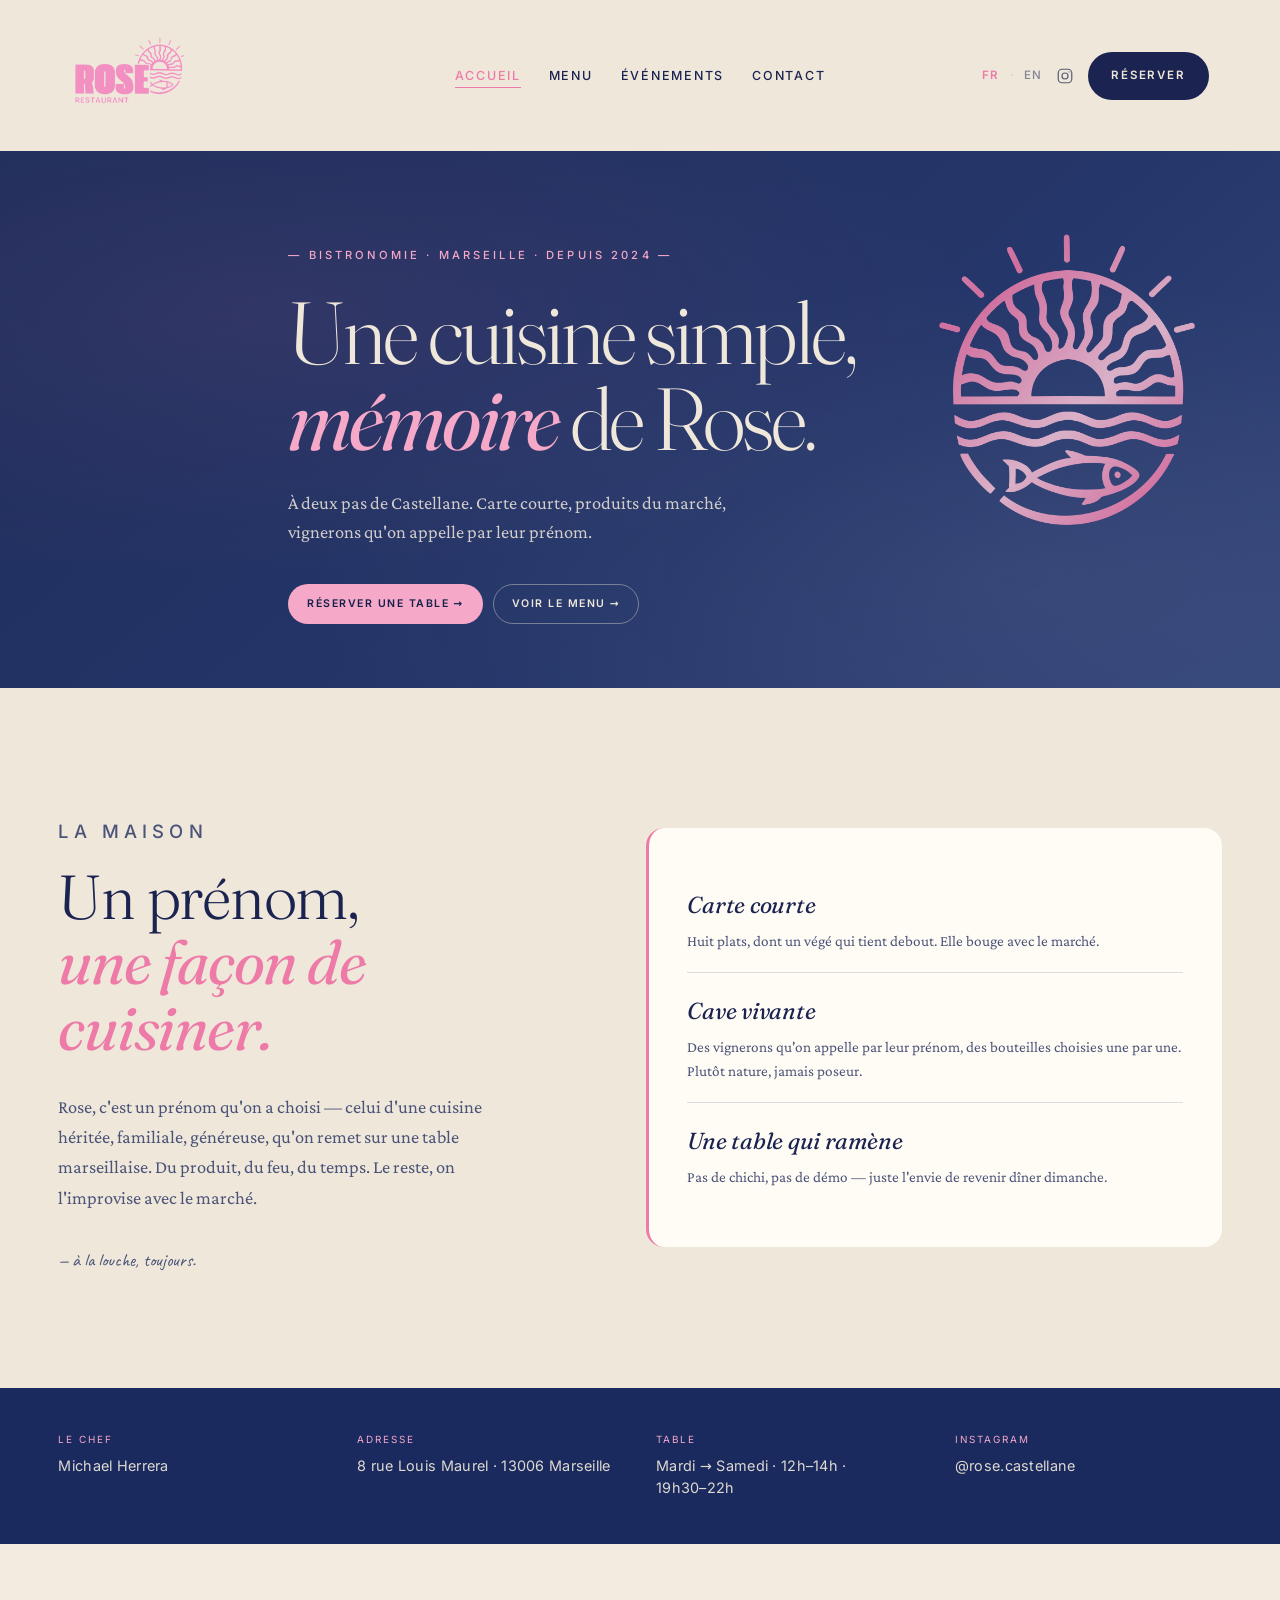
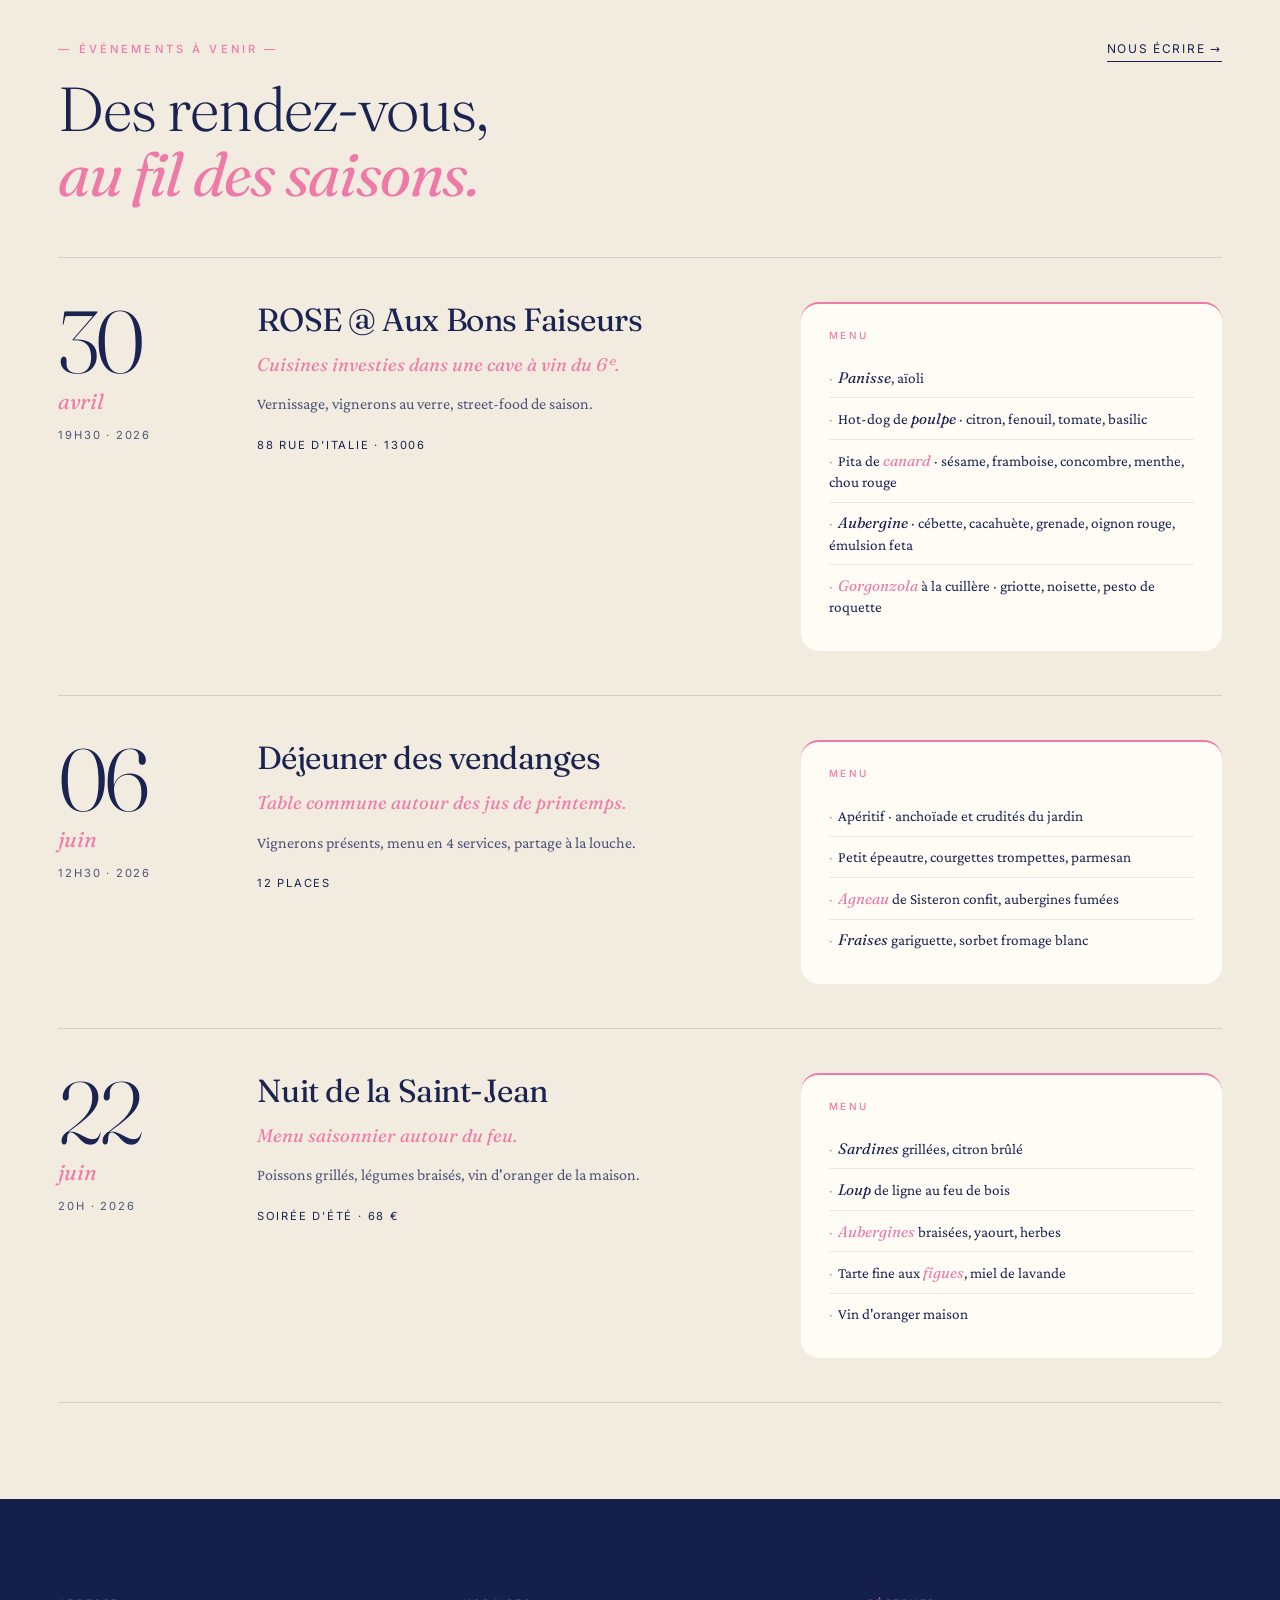
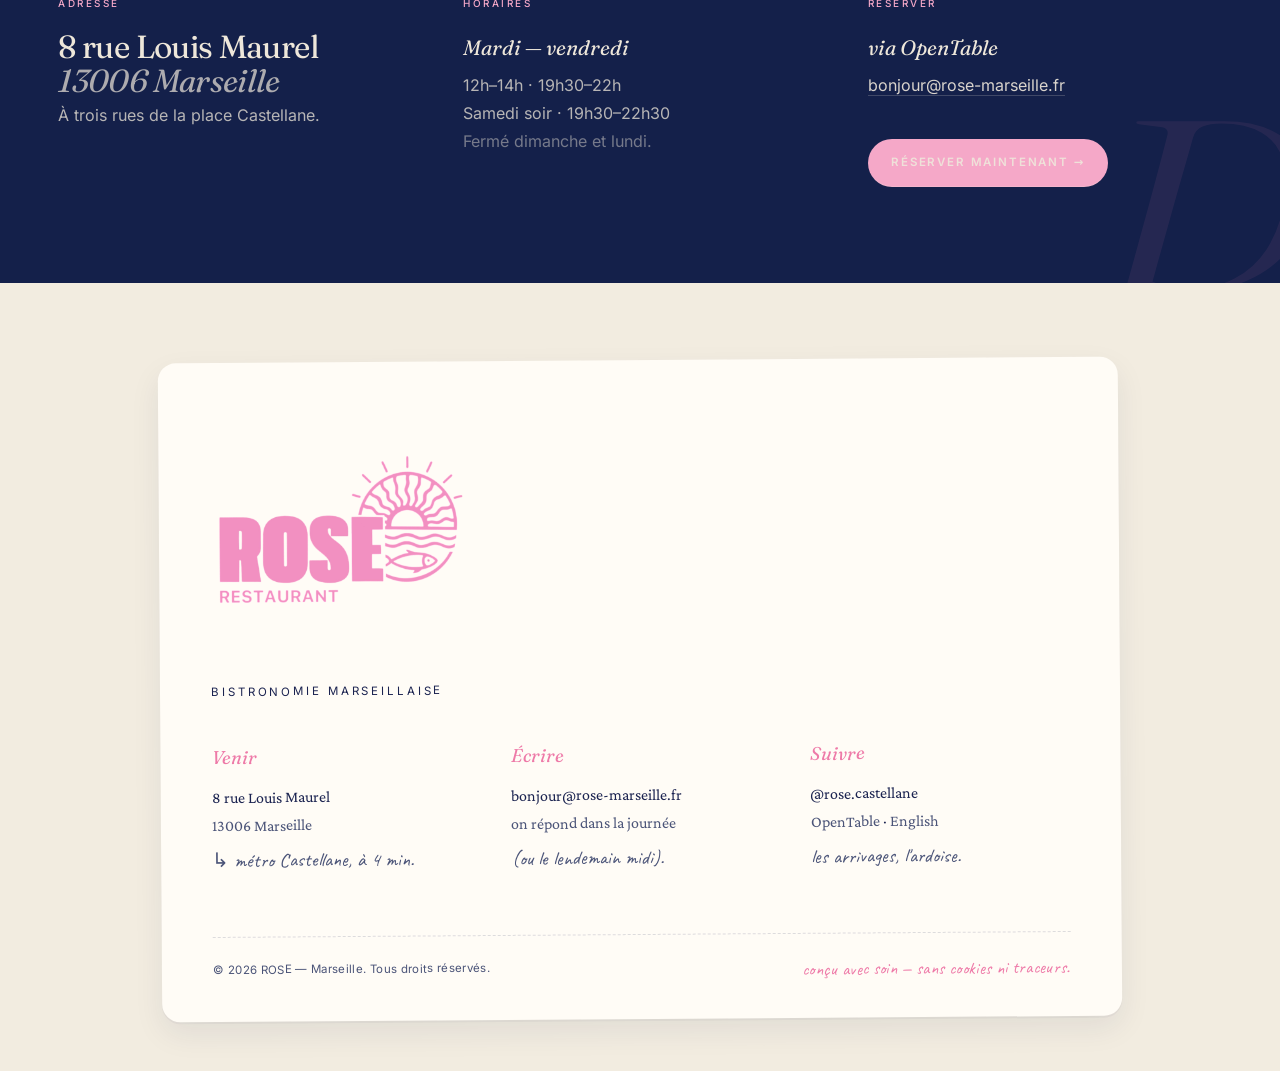
==== commit 9773e8dc: "Header mobile revert 2-rangees + IG dans le nav apres Contact (8 pages). Hero CTA plus compact pour " ====
--- a/index.html
+++ b/index.html
@@ -86,6 +86,7 @@
         <li><a href="menu.html">Menu</a></li>
         <li><a href="evenements.html">Événements</a></li>
         <li><a href="contact.html">Contact</a></li>
+        <li class="nav-ig"><a href="https://www.instagram.com/rose.castellane" target="_blank" rel="noopener noreferrer" aria-label="Instagram"><svg viewBox="0 0 24 24" width="16" height="16" fill="none" stroke="currentColor" stroke-width="1.6" stroke-linecap="round" stroke-linejoin="round" aria-hidden="true"><rect x="3" y="3" width="18" height="18" rx="5"/><circle cx="12" cy="12" r="4"/><circle cx="17.5" cy="6.5" r="0.8" fill="currentColor" stroke="none"/></svg></a></li>
       </ul>
     </nav>
     <div class="header-cta">
--- a/assets/css/style.css
+++ b/assets/css/style.css
@@ -200,6 +200,7 @@
 .nav-primary ul a { color: var(--c-ink); padding-bottom: 4px; }
 .nav-primary ul a:hover { color: var(--c-pink-deep); }
 .nav-primary ul a[aria-current="page"] { color: var(--c-pink-deep); border-bottom: 1px solid var(--c-pink-deep); }
+.nav-primary .nav-ig { display: none; } /* visible seulement sur mobile */
 
 .lang-switch {
   display: flex; align-items: center; gap: 10px;
@@ -287,7 +288,8 @@
   line-height: 1.6;
   color: rgba(238,231,218,0.85);
 }
-.hero-cta { display: flex; flex-wrap: wrap; gap: 12px; margin-top: 2.25rem; }
+.hero-cta { display: flex; flex-wrap: wrap; gap: 10px; margin-top: 2.25rem; max-width: 440px; }
+.hero-cta .btn { padding: 11px 18px; font-size: 0.66rem; letter-spacing: 0.14em; }
 .hero-cta .btn--ghost { color: var(--c-cream); border-color: rgba(238,231,218,0.4); }
 .hero-cta .btn--ghost:hover { color: var(--c-pink); border-color: var(--c-pink); }
 
@@ -806,13 +808,26 @@
 
 /* ---------- Responsive */
 @media (max-width: 980px) {
-  /* Header : meme layout que desktop, juste compacte. Logo | nav | FR·EN IG Reserver, sur une ligne. */
-  .header-inner { gap: 14px; padding: 14px 0; }
-  .brand-logo { height: 72px; }
-  .nav-primary ul { font-size: 0.72rem; gap: 16px; }
-  .header-cta { gap: 10px; }
-  .header-cta .btn { padding: 10px 16px; font-size: 0.7rem; letter-spacing: 0.12em; }
-  .lang-switch { font-size: 0.7rem; gap: 6px; }
+  /* Header : flex 2 rangees. Rang 1 : logo | FR/EN Reserver. Rang 2 : nav centree avec IG apres Contact. */
+  .header-inner {
+    display: flex; flex-wrap: wrap;
+    align-items: center; justify-content: space-between;
+    gap: 10px 14px;
+    padding: 12px 0;
+  }
+  .brand { order: 1; }
+  .header-cta { order: 2; gap: 10px; }
+  .nav-primary { order: 3; flex: 1 0 100%; justify-content: space-between; }
+  .nav-primary ul {
+    flex-wrap: wrap; justify-content: space-between;
+    width: 100%;
+    font-size: 0.68rem; gap: 14px 20px;
+  }
+  .header-cta .ig-link { display: none; } /* deplace dans le nav, apres Contact */
+  .nav-primary .nav-ig { display: inline-flex; align-items: center; }
+  .nav-primary .nav-ig a { display: inline-flex; align-items: center; color: var(--c-ink); opacity: 0.75; }
+  .nav-primary .nav-ig a:hover { color: var(--c-pink-deep); opacity: 1; }
+  .lang-switch { font-size: 0.66rem; gap: 6px; }
 
   .signature { grid-template-columns: 1fr; gap: 2rem; }
   /* Carte "La maison" : items côte à côte en bandeau */
@@ -857,13 +872,10 @@
 
   /* Header tres compact : memes bords que le reste de la page pour alignement */
   .site-header .wrap { padding-left: 1.25rem; padding-right: 1.25rem; }
-  .header-inner { padding: 10px 0; gap: 10px; grid-template-columns: auto 1fr auto; }
-  .brand-logo { height: 54px; }
-  .header-cta { gap: 8px; }
-  .header-cta .btn { padding: 7px 11px; font-size: 0.58rem; letter-spacing: 0.1em; }
-  .header-cta .ig-link svg { width: 16px; height: 16px; }
-  .lang-switch { font-size: 0.58rem; gap: 4px; }
-  .nav-primary ul { font-size: 0.58rem; gap: 10px; letter-spacing: 0.1em; }
+  .header-inner { padding: 10px 0; gap: 8px 10px; }
+  .brand-logo { height: 68px; }
+  .header-cta .btn { padding: 10px 16px; font-size: 0.68rem; letter-spacing: 0.12em; }
+  .nav-primary ul { font-size: 0.64rem; gap: 10px 16px; letter-spacing: 0.12em; }
 
   /* Hero */
   .hero { padding: 2.75rem 0 2.25rem; }
@@ -933,14 +945,9 @@
 }
 
 @media (max-width: 420px) {
-  .site-header .wrap { padding-left: 1rem; padding-right: 1rem; }
-  .header-inner { gap: 6px; }
-  .header-cta { gap: 5px; }
-  .header-cta .btn { padding: 6px 8px; font-size: 0.52rem; letter-spacing: 0.08em; }
-  .header-cta .ig-link svg { width: 13px; height: 13px; }
-  .lang-switch { font-size: 0.52rem; gap: 3px; }
-  .brand-logo { height: 44px; }
-  .nav-primary ul { font-size: 0.52rem; gap: 7px; letter-spacing: 0.08em; }
+  .site-header .wrap { padding-left: 1.25rem; padding-right: 1.25rem; }
+  .header-cta .btn { padding: 9px 14px; font-size: 0.66rem; }
+  .brand-logo { height: 60px; }
   .hero h1 { font-size: clamp(1.85rem, 10vw, 2.4rem); }
   .hero-cta { flex-direction: column; align-items: stretch; }
   .hero-cta .btn { width: 100%; }
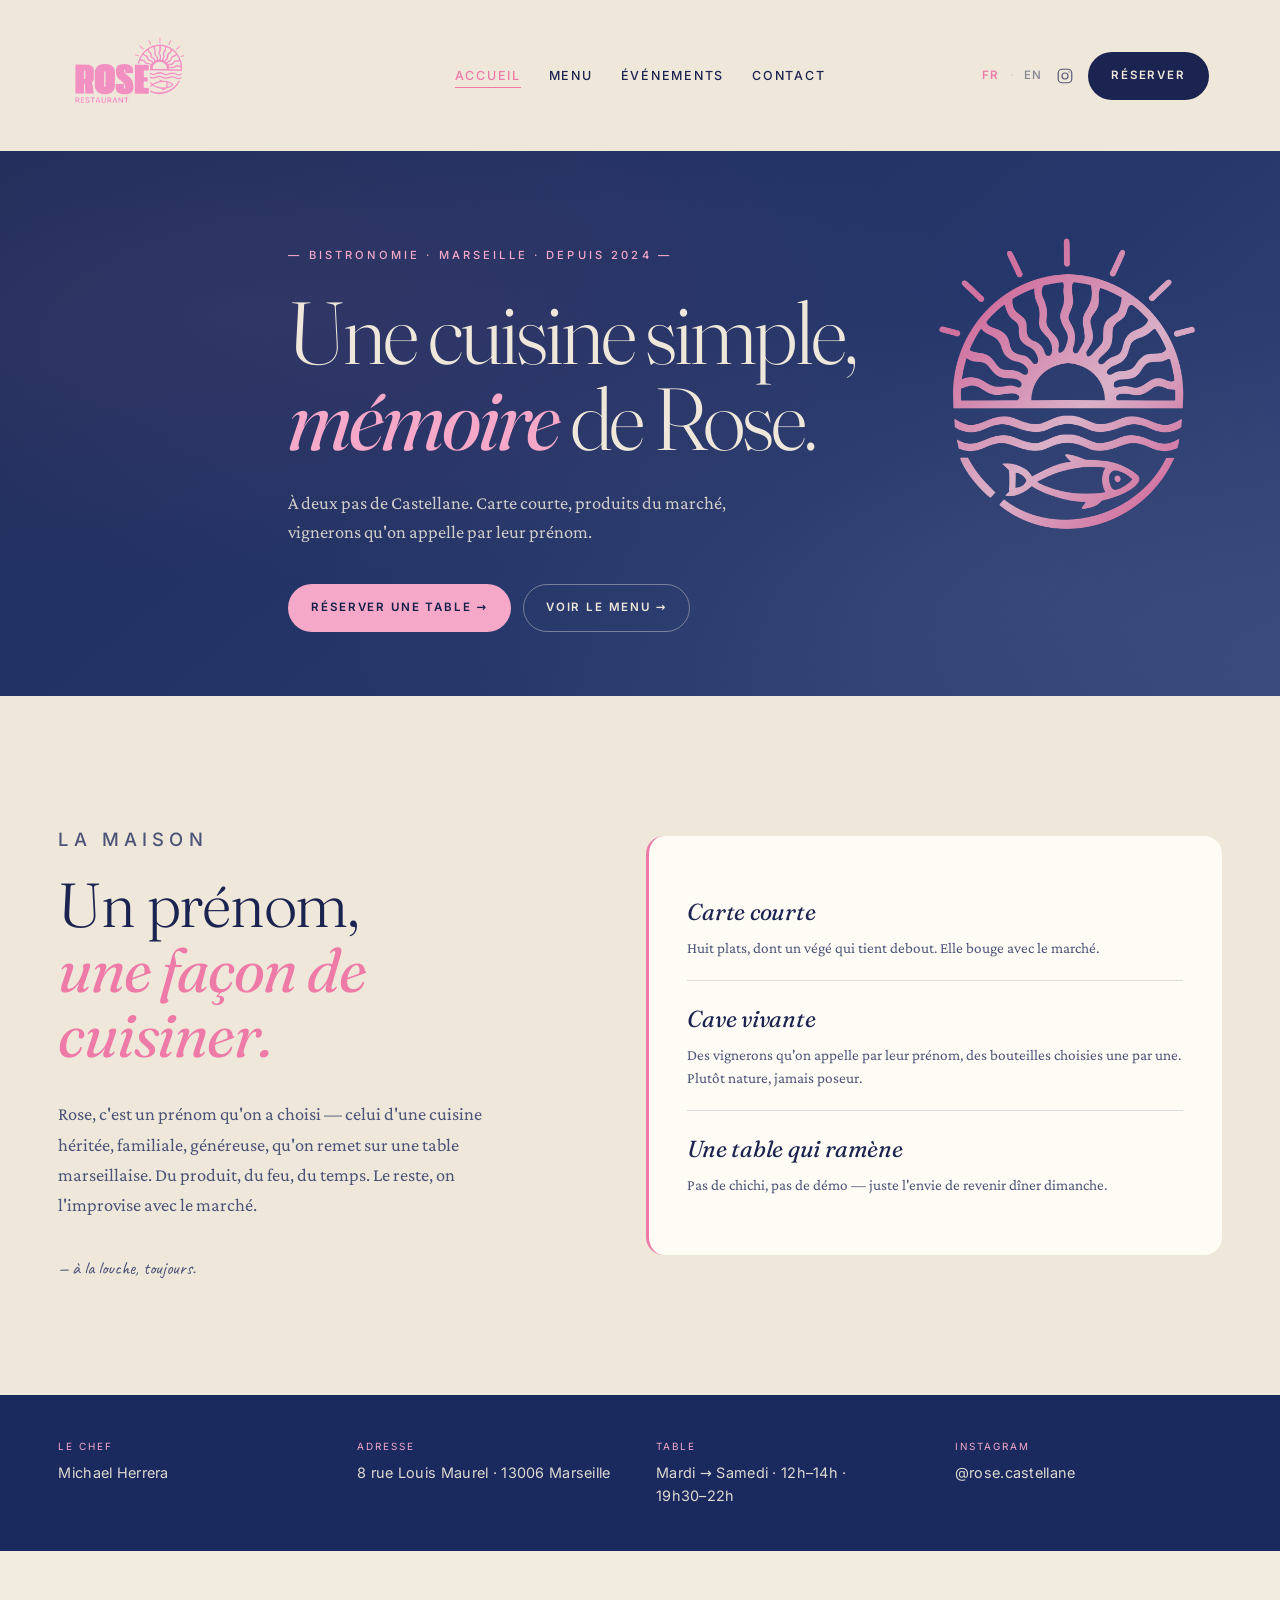
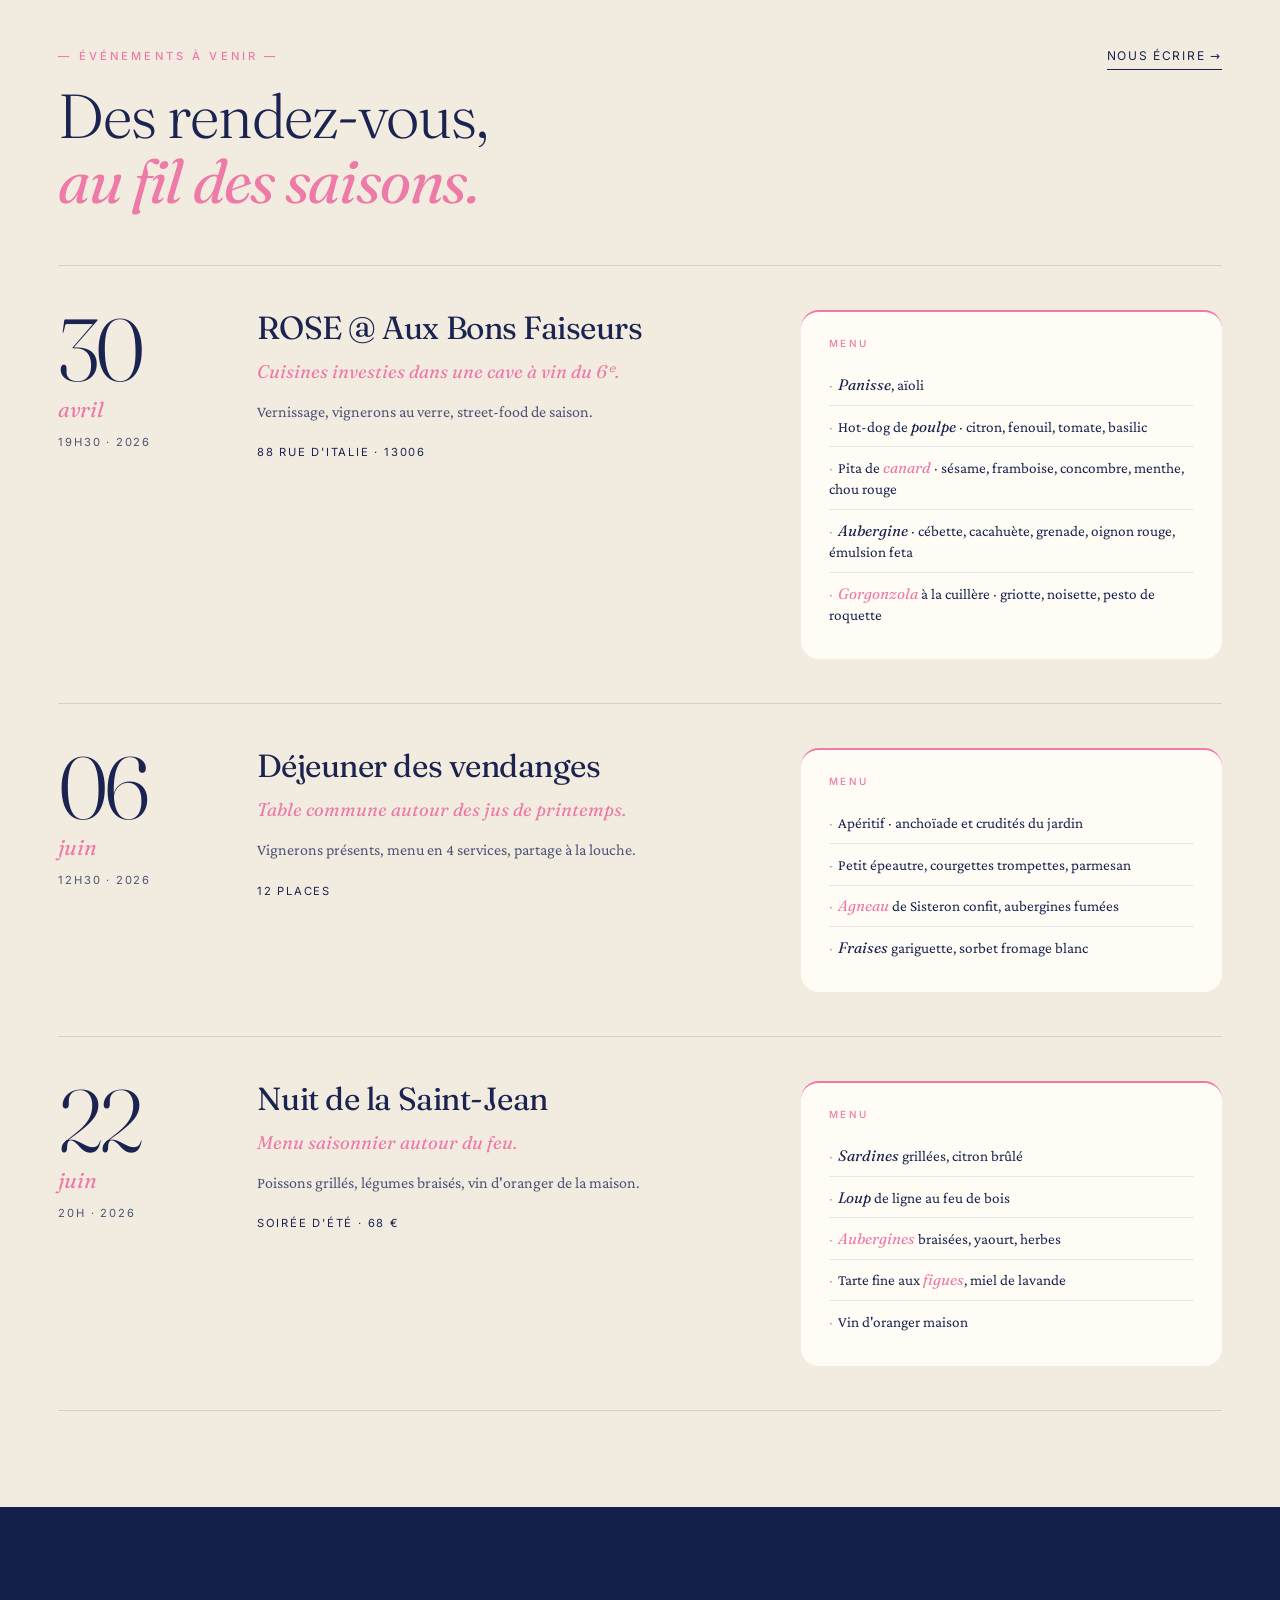
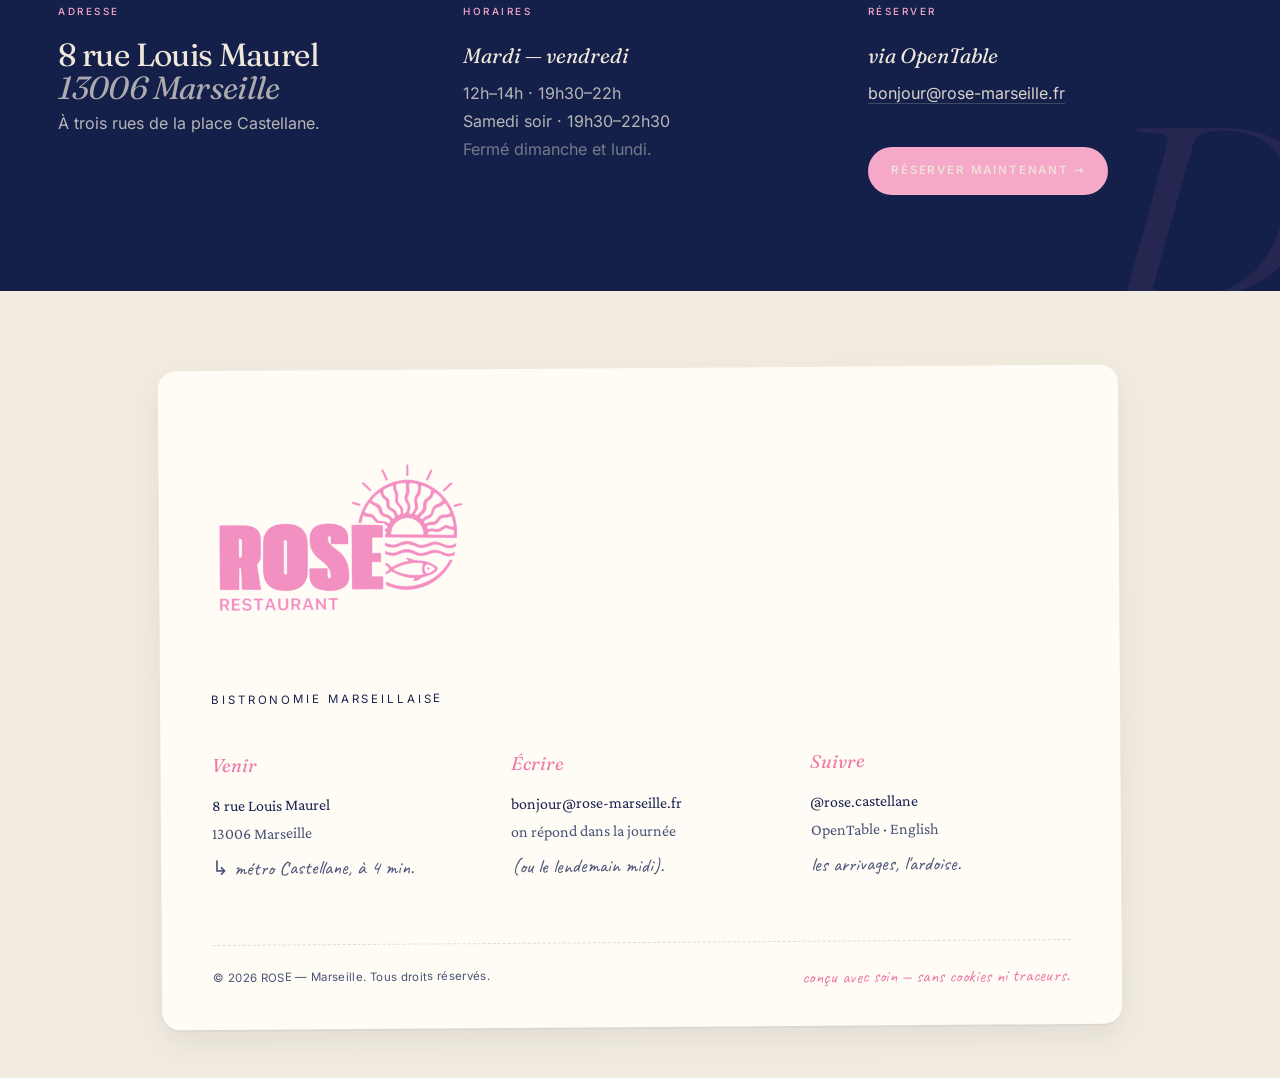
==== commit 00b5e8a6: "Cache-busting : style.css?v=4 sur les 8 pages pour forcer rafraichissement navigateur" ====
--- a/index.html
+++ b/index.html
@@ -30,7 +30,7 @@
 <link rel="preconnect" href="https://fonts.gstatic.com" crossorigin>
 <link rel="stylesheet" href="https://fonts.googleapis.com/css2?family=Fraunces:ital,opsz,wght@0,9..144,300;0,9..144,400;0,9..144,500;1,9..144,300;1,9..144,400;1,9..144,500&family=Crimson+Pro:ital,wght@0,400;0,500;1,400;1,500&family=Caveat:wght@400;600&display=swap">
 <link rel="preload" href="assets/fonts/Inter-Regular.woff2" as="font" type="font/woff2" crossorigin>
-<link rel="stylesheet" href="assets/css/style.css">
+<link rel="stylesheet" href="assets/css/style.css?v=4">
 
 <script type="application/ld+json">
 {
--- a/assets/css/style.css
+++ b/assets/css/style.css
@@ -268,7 +268,7 @@
     radial-gradient(ellipse at 80% 80%, rgba(238,231,218,0.06) 0%, transparent 50%),
     linear-gradient(140deg, #1E2D5A 0%, #25366A 60%, #33457A 100%);
 }
-.hero-inner { position: relative; max-width: 780px; }
+.hero-inner { position: relative; max-width: min(780px, calc(100% - 360px)); }
 .hero .eyebrow { color: var(--c-pink); margin-bottom: 1.5rem; }
 .hero h1 {
   color: var(--c-cream);
@@ -288,8 +288,7 @@
   line-height: 1.6;
   color: rgba(238,231,218,0.85);
 }
-.hero-cta { display: flex; flex-wrap: wrap; gap: 10px; margin-top: 2.25rem; max-width: 440px; }
-.hero-cta .btn { padding: 11px 18px; font-size: 0.66rem; letter-spacing: 0.14em; }
+.hero-cta { display: flex; flex-wrap: wrap; gap: 12px; margin-top: 2.25rem; }
 .hero-cta .btn--ghost { color: var(--c-cream); border-color: rgba(238,231,218,0.4); }
 .hero-cta .btn--ghost:hover { color: var(--c-pink); border-color: var(--c-pink); }
 
@@ -882,8 +881,9 @@
   .hero--short { padding: 2.25rem 0 1.75rem; }
   .hero h1 { font-size: clamp(2rem, 9vw, 2.8rem); line-height: 1.05; }
   .hero-lead { font-size: 1rem; }
-  .hero-cta { gap: 10px; margin-top: 1.75rem; }
-  .hero-cta .btn { flex: 1 1 auto; }
+  .hero-inner { max-width: 100%; }
+  .hero-cta { gap: 10px; margin-top: 1.75rem; max-width: none; }
+  .hero-cta .btn { flex: 0 0 auto; padding: 10px 16px; font-size: 0.58rem; letter-spacing: 0.1em; }
   .hero-mark { width: 180px; opacity: 0.3; right: -40px; top: auto; bottom: -20px; transform: none; }
 
   /* Sections */
